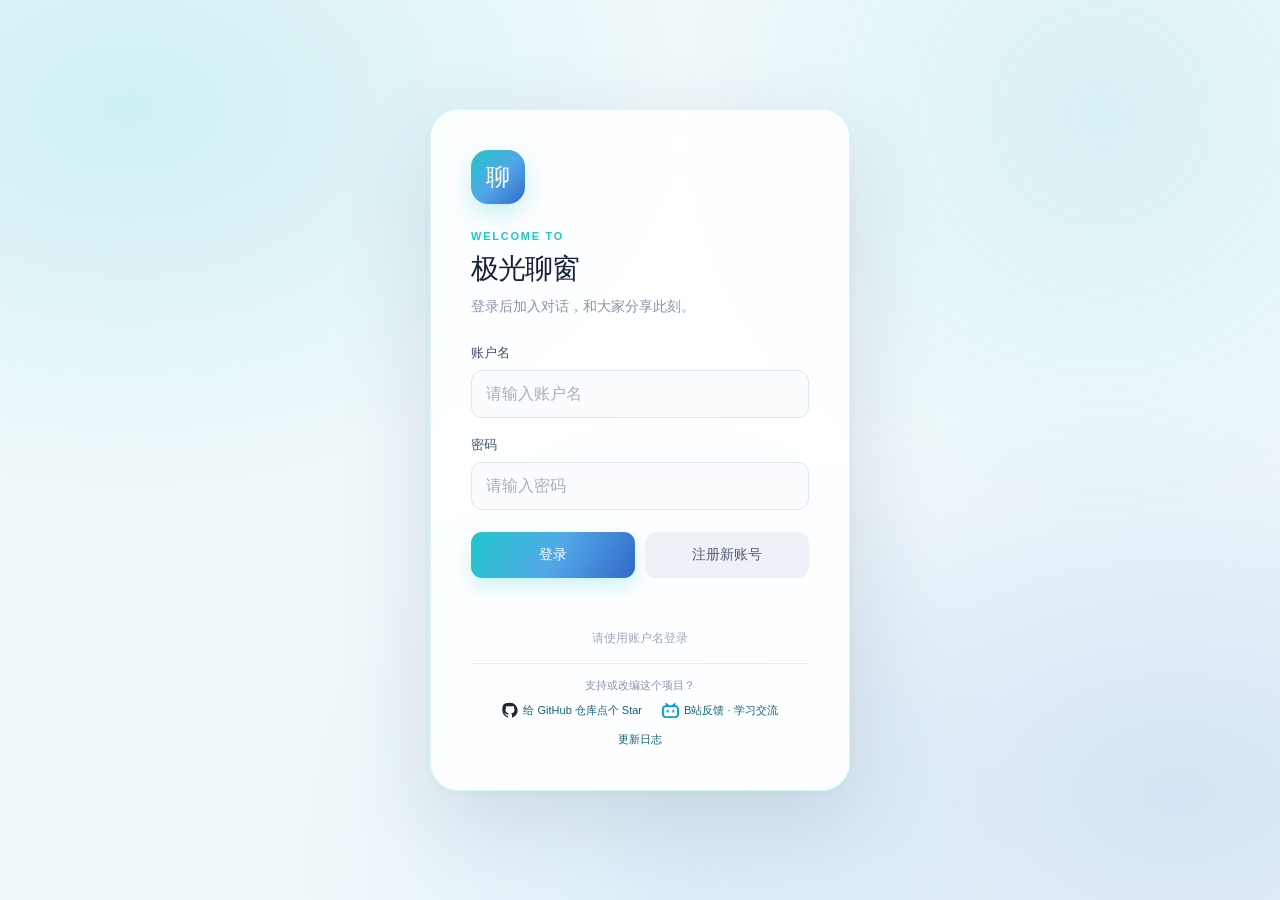
==== index.html @ 56a8e4e6 "Add files via upload" ====
<!DOCTYPE html>
<html lang="zh-CN" data-theme="day" data-accent="aurora">
<head>
  <meta charset="UTF-8">
  <meta name="viewport" content="width=device-width, initial-scale=1.0">
  <meta name="theme-color" content="#f4f7fb">
  <title>极光聊窗</title>
  <link rel="icon" type="image/png" href="kamshion.png">
  <link rel="stylesheet" href="style.css">
</head>
<body>
  <main class="app-shell">
    <section id="auth-panel" aria-labelledby="auth-title">
      <div class="brand-mark" aria-hidden="true">聊</div>
      <p class="eyebrow">WELCOME TO</p>
      <h1 id="auth-title">极光聊窗</h1>
      <p class="auth-description">登录后加入对话，和大家分享此刻。</p>

      <form id="auth-form">
        <label for="account">账户名</label>
        <input type="text" id="account" placeholder="请输入账户名" maxlength="30" pattern="[A-Za-z0-9_$]+" title="账户名只能包含大小写英文字母、数字、下划线和美元符号（$）" autocomplete="username" required>
        <label for="password">密码</label>
        <input type="password" id="password" placeholder="请输入密码" autocomplete="current-password" required>
        <div class="btn-group">
          <button type="submit" class="primary-btn" data-auth-action="login">登录</button>
          <button type="button" class="secondary-btn" id="show-register-btn">注册新账号</button>
        </div>
        <p id="auth-msg" role="status" aria-live="polite"></p>
      </form>
      <p class="auth-footnote">请使用账户名登录</p>
      <footer class="project-support">
        <span>支持或改编这个项目？</span>
        <span class="project-support-links">
          <a href="https://github.com/KAMSHION/chat" target="_blank" rel="noopener noreferrer">
            <svg class="support-icon github-icon" aria-hidden="true" focusable="false" viewBox="0 0 24 24"><path d="M10.226 17.284c-2.965-.36-5.054-2.493-5.054-5.256 0-1.123.404-2.336 1.078-3.144-.292-.741-.247-2.314.09-2.965.898-.112 2.111.36 2.83 1.01.853-.269 1.752-.404 2.853-.404 1.1 0 1.999.135 2.807.382.696-.629 1.932-1.1 2.83-.988.315.606.36 2.179.067 2.942.72.854 1.101 2 1.101 3.167 0 2.763-2.089 4.852-5.098 5.234.763.494 1.28 1.572 1.28 2.807v2.336c0 .674.561 1.056 1.235.786 4.066-1.55 7.255-5.615 7.255-10.646C23.5 6.188 18.334 1 11.978 1 .5 1 .5 6.188.5 12.545c0 4.986 3.167 9.12 7.435 10.669.606.225 1.19-.18 1.19-.786V20.63a2.9 2.9 0 0 1-1.078.224c-1.483 0-2.359-.808-2.987-2.313-.247-.607-.517-.966-1.034-1.033-.27-.023-.359-.135-.359-.27 0-.27.45-.471.898-.471.652 0 1.213.404 1.797 1.235.45.651.921.943 1.483.943.561 0 .92-.202 1.437-.719.382-.381.674-.718.944-.943"></path></svg>
            <span>给 GitHub 仓库点个 Star</span>
          </a>
          <a href="https://space.bilibili.com/3546907207011146" target="_blank" rel="noopener noreferrer">
            <svg class="support-icon bilibili-icon" aria-hidden="true" focusable="false" viewBox="0 0 18 18"><path fill-rule="evenodd" clip-rule="evenodd" d="M3.73252 2.67094C3.33229 2.28484 3.33229 1.64373 3.73252 1.25764C4.11291 0.890684 4.71552 0.890684 5.09591 1.25764L7.21723 3.30403C7.27749 3.36218 7.32869 3.4261 7.37081 3.49407H10.5789C10.6211 3.4261 10.6723 3.36218 10.7325 3.30403L12.8538 1.25764C13.2342 0.890684 13.8368 0.890684 14.2172 1.25764C14.6175 1.64373 14.6175 2.28484 14.2172 2.67094L13.364 3.49407H14C16.2091 3.49407 18 5.28493 18 7.49407V12.9996C18 15.2087 16.2091 16.9996 14 16.9996H4C1.79086 16.9996 0 15.2087 0 12.9996V7.49406C0 5.28492 1.79086 3.49407 4 3.49407H4.58579L3.73252 2.67094ZM4 5.42343C2.89543 5.42343 2 6.31886 2 7.42343V13.0702C2 14.1748 2.89543 15.0702 4 15.0702H14C15.1046 15.0702 16 14.1748 16 13.0702V7.42343C16 6.31886 15.1046 5.42343 14 5.42343H4ZM5 9.31747C5 8.76519 5.44772 8.31747 6 8.31747C6.55228 8.31747 7 8.76519 7 9.31747V10.2115C7 10.7638 6.55228 11.2115 6 11.2115C5.44772 11.2115 5 10.7638 5 10.2115V9.31747ZM12 8.31747C11.4477 8.31747 11 8.76519 11 9.31747V10.2115C11 10.7638 11.4477 11.2115 12 11.2115C12.5523 11.2115 13 10.7638 13 10.2115V9.31747Z"></path></svg>
            <span>B站反馈 · 学习交流</span>
          </a>
          <a href="changelog/index.html"><span>更新日志</span></a>
        </span>
      </footer>
    </section>

    <section id="register-panel" aria-labelledby="register-title" hidden>
      <div class="brand-mark" aria-hidden="true">聊</div>
      <p class="eyebrow">CREATE ACCOUNT</p>
      <h1 id="register-title">创建账号</h1>
      <p class="auth-description">设置登录账户名和聊天室显示名称。</p>

      <form id="register-form">
        <label for="register-account">账户名（唯一）</label>
        <input type="text" id="register-account" placeholder="用于登录，不能与他人重复" maxlength="30" pattern="[A-Za-z0-9_$]+" title="账户名只能包含大小写英文字母、数字、下划线和美元符号（$）" autocomplete="username" required>
        <label for="display-name">用户名（对外展示）</label>
        <input type="text" id="display-name" placeholder="其他成员看到的名称" autocomplete="nickname" required>
        <label for="register-password">密码</label>
        <input type="password" id="register-password" placeholder="请输入密码" autocomplete="new-password" required>
        <label for="confirm-password">确认密码</label>
        <input type="password" id="confirm-password" placeholder="请再次输入密码" autocomplete="new-password" required>
        <div class="btn-group">
          <button type="button" class="secondary-btn" id="back-to-login-btn">返回登录</button>
          <button type="submit" class="primary-btn" id="confirm-register-btn">确认注册</button>
        </div>
        <p id="register-msg" role="status" aria-live="polite"></p>
      </form>
      <footer class="project-support">
        支持或改编这个项目？<a href="https://github.com/KAMSHION/chat" target="_blank" rel="noopener noreferrer">给 GitHub 仓库点个 Star</a>
        <a href="changelog/index.html"><span>更新日志</span></a>
      </footer>
    </section>

    <section id="chat-panel" aria-label="极光聊窗" style="display: none;">
      <aside id="workspace-sidebar" aria-label="主导航">
        <div class="sidebar-profile">
          <div id="my-button-avatar" class="sidebar-avatar" aria-hidden="true"></div>
          <div class="sidebar-profile-copy">
            <strong id="my-button-name"></strong>
            <span id="sidebar-account-name"></span>
          </div>
        </div>
        <nav class="sidebar-navigation" aria-label="工作区">
          <button id="chat-view-btn" class="sidebar-nav-item active" type="button" data-workspace-view="chat" aria-current="page">
            <span class="sidebar-nav-icon" aria-hidden="true">✦</span><span>极光 · 聊窗</span>
          </button>
          <button id="account-view-btn" class="sidebar-nav-item" type="button" data-workspace-view="account">
            <span class="sidebar-nav-icon" aria-hidden="true">▣</span><span>账户 · 安全</span>
          </button>
          <button id="appearance-view-btn" class="sidebar-nav-item" type="button" data-workspace-view="appearance">
            <span class="sidebar-nav-icon" aria-hidden="true">◐</span><span>外观 · 设置</span>
          </button>
        </nav>
        <section id="sidebar-ai-section" class="sidebar-ai" aria-label="AI助手">
          <button id="ai-view-btn" class="sidebar-nav-item" type="button" data-workspace-view="ai">
            <span class="sidebar-nav-icon" aria-hidden="true">✧</span><span>星火 · AI</span>
          </button>
        </section>
        <section id="sidebar-admin-section" class="sidebar-admin" aria-labelledby="sidebar-admin-title" hidden>
          <h2 id="sidebar-admin-title">管理员</h2>
          <button id="members-btn" class="sidebar-nav-item" type="button">
            <span class="sidebar-nav-icon" aria-hidden="true">⊘</span><span>禁言用户</span>
          </button>
          <button id="report-inbox-btn" class="sidebar-nav-item" type="button" aria-label="举报审核邮件" hidden>
            <span class="sidebar-nav-icon" aria-hidden="true">▤</span><span>待处理举报</span>
          </button>
        </section>
        <button id="my-logout-btn" class="sidebar-logout" type="button">
          <span aria-hidden="true">↪</span><span>登出</span>
        </button>
      </aside>

      <div id="workspace-main">
        <section id="chat-view" class="workspace-view chat-workspace-view" aria-label="极光聊窗">
          <header id="header">
            <div class="chat-heading">
              <div class="brand-mark small" aria-hidden="true">极</div>
              <div>
                <h1>极光 · 聊窗</h1>
                <p>
                  <span class="status-dot"></span><span id="connection-status">正在连接...</span>
                  <span class="online-count">· <span id="online-count">0</span> 人在线</span>
                </p>
              </div>
            </div>
            <div class="header-actions">
              <button id="chat-members-btn" type="button">成员</button>
            </div>
          </header>
          <div id="messages" aria-live="polite" aria-label="聊天消息">
            <div class="empty-state" id="empty-state">
              <span class="empty-icon" aria-hidden="true">✦</span>
              <strong>这里暂时还没有消息</strong>
              <span>发送第一条消息，开启对话吧。</span>
            </div>
          </div>
          <div id="message-context-menu" class="message-context-menu" role="menu" hidden>
            <button id="quote-message-btn" type="button" role="menuitem">引用</button>
            <button id="report-message-btn" type="button" role="menuitem">举报</button>
          </div>
          <form id="message-form">
            <div id="input-area">
              <button id="mention-toggle" class="mention-toggle" type="button" aria-label="提及用户" title="提及用户">
                <svg viewBox="0 0 24 24" aria-hidden="true" focusable="false"><path d="M16.5 8.5v5a2.5 2.5 0 0 0 5 0v-2a9.5 9.5 0 1 0-3.1 7.05"/><circle cx="11" cy="12" r="4.5"/><path d="M15.5 12v1.5"/></svg>
              </button>
              <div class="composer">
                <div id="mention-picker" class="mention-picker" role="listbox" aria-label="提及用户" hidden></div>
                <div id="reply-preview" class="reply-preview" hidden>
                  <div class="reply-preview-content">
                    <span id="reply-preview-label">引用</span>
                    <span id="reply-preview-text"></span>
                  </div>
                  <button id="reply-cancel-btn" type="button" aria-label="取消引用">×</button>
                </div>
                <textarea id="msg-input" placeholder="说点什么吧..." maxlength="300" aria-label="输入消息" aria-controls="mention-picker" aria-autocomplete="list" aria-expanded="false"></textarea>
                <div class="composer-footer">
                  <span>Enter 发送 · Shift + Enter 换行</span>
                  <span id="char-count">0 / 300</span>
                </div>
              </div>
              <button id="send-btn" type="submit" aria-label="发送消息">
                <span>发送</span><span aria-hidden="true">↑</span>
              </button>
            </div>
          </form>
        </section>

        <section id="ai-view" class="workspace-view ai-workspace-view" aria-labelledby="ai-view-title" hidden>
          <header class="ai-workspace-header">
            <div class="workspace-page-header">
              <p class="workspace-eyebrow">SPARK AI</p>
              <h1 id="ai-view-title">星火 · AI</h1>
              <p>与讯飞星火模型对话。你发送的内容会传给讯飞星火处理。</p>
            </div>
            <div class="ai-workspace-actions">
              <span class="ai-model-badge"><span aria-hidden="true">✦</span> 讯飞星火 · spark-x2.5-1.7b</span>
              <button id="ai-chat-clear-btn" class="secondary-btn" type="button">新建对话</button>
            </div>
          </header>
          <div class="ai-chat-card">
            <div id="ai-chat-messages" class="ai-chat-messages" aria-live="polite" aria-label="AI对话"></div>
            <p id="ai-chat-status" class="ai-chat-status" role="status" aria-live="polite"></p>
            <form id="ai-chat-form" class="ai-chat-form">
              <label class="sr-only" for="ai-chat-input">输入问题</label>
              <textarea id="ai-chat-input" maxlength="4000" rows="3" placeholder="输入问题，Enter 发送，Shift + Enter 换行"></textarea>
              <div class="ai-chat-form-footer">
                <span>对话仅保存在当前页面；刷新或登出后会清空。</span>
                <button id="ai-chat-submit-btn" class="primary-btn" type="submit">发送</button>
              </div>
            </form>
          </div>
        </section>

        <section id="account-view" class="workspace-view settings-workspace-view" aria-labelledby="account-view-title" hidden>
          <header class="workspace-page-header">
            <p class="workspace-eyebrow">PROFILE &amp; SECURITY</p>
            <h1 id="account-view-title">账户 · 安全</h1>
            <p>管理你的头像、昵称与登录安全。</p>
          </header>
          <div class="settings-card">
            <div class="my-profile">
              <div class="my-profile-identity">
                <button id="my-profile-avatar" class="my-profile-avatar" type="button" aria-label="点击更改头像">
                  <span id="my-profile-avatar-image" class="my-profile-avatar-image"></span>
                  <span class="my-profile-avatar-edit" aria-hidden="true">
                    <svg viewBox="0 0 24 24" focusable="false"><path d="M12 20h9"/><path d="M16.5 3.5a2.12 2.12 0 0 1 3 3L8 18l-4 1 1-4Z"/></svg>
                  </span>
                </button>
                <div class="my-profile-details">
                  <div class="my-profile-name-row">
                    <strong id="my-profile-name"></strong>
                    <button id="my-name-edit-btn" class="icon-button" type="button" aria-label="更改用户名">
                      <svg viewBox="0 0 24 24" aria-hidden="true"><path d="M12 20h9"/><path d="M16.5 3.5a2.12 2.12 0 0 1 3 3L8 18l-4 1 1-4Z"/></svg>
                    </button>
                  </div>
                  <div class="my-profile-role-row"><span id="my-profile-role" class="role-badges"></span></div>
                  <p class="my-account-line">账户名：<span id="my-account"></span></p>
                </div>
              </div>
              <input type="file" id="avatar-input" accept="image/*" aria-label="选择头像" hidden onchange="uploadAvatar(this)">
              <form id="my-name-edit-form" class="my-name-edit-form" hidden>
                <label for="my-name-input">新用户名</label>
                <input id="my-name-input" type="text" autocomplete="nickname" required>
                <p id="my-name-msg" role="status" aria-live="polite"></p>
                <div class="btn-group">
                  <button id="my-name-cancel-btn" type="button" class="secondary-btn">取消</button>
                  <button id="my-name-save-btn" type="submit" class="primary-btn">保存</button>
                </div>
              </form>
              <div class="my-profile-actions">
                <button id="change-password-btn" class="secondary-btn" type="button">修改密码</button>
              </div>
            </div>
          </div>
        </section>

        <section id="appearance-view" class="workspace-view settings-workspace-view" aria-labelledby="appearance-view-title" hidden>
          <header class="workspace-page-header">
            <p class="workspace-eyebrow">APPEARANCE</p>
            <h1 id="appearance-view-title">外观 · 设置</h1>
            <p>调整语言与聊天室的显示主题。</p>
          </header>
          <div class="settings-card appearance-settings">
            <section class="appearance-setting-group" aria-labelledby="theme-setting-title">
              <div>
                <h2 id="theme-setting-title">主题切换</h2>
                <p>在明亮与黑暗界面间切换。</p>
              </div>
              <div class="theme-choice-group" role="group" aria-label="主题切换">
                <button class="theme-choice" type="button" data-theme-choice="night" aria-pressed="false">黑暗界面</button>
                <button class="theme-choice" type="button" data-theme-choice="day" aria-pressed="true">明亮界面</button>
              </div>
            </section>
            <section class="appearance-setting-group accent-setting-group" aria-labelledby="accent-setting-title">
              <div>
                <h2 id="accent-setting-title">主题配色</h2>
                <p>四种主题均支持明亮与黑暗界面。</p>
              </div>
              <div class="accent-choice-group" role="group" aria-label="主题配色">
                <button class="accent-choice" type="button" data-accent-choice="aurora" aria-pressed="true" aria-label="绚彩极光 · 青蓝星海" title="绚彩极光 · 青蓝星海"><span class="accent-choice-swatch" aria-hidden="true"></span><span>绚彩极光 · 青蓝星海</span></button>
                <button class="accent-choice" type="button" data-accent-choice="deepsea" aria-pressed="false" aria-label="深蓝幽紫 · 幻海之境" title="深蓝幽紫 · 幻海之境"><span class="accent-choice-swatch" aria-hidden="true"></span><span>深蓝幽紫 · 幻海之境</span></button>
                <button class="accent-choice" type="button" data-accent-choice="sunset" aria-pressed="false" aria-label="橙霞入暮 · 藏蓝沉星" title="橙霞入暮 · 藏蓝沉星"><span class="accent-choice-swatch" aria-hidden="true"></span><span>橙霞入暮 · 藏蓝沉星</span></button>
                <button class="accent-choice" type="button" data-accent-choice="miku" aria-pressed="false" aria-label="初音青绿 · 蔚蓝天依" title="初音青绿 · 蔚蓝天依"><span class="accent-choice-swatch" aria-hidden="true"></span><span>初音青绿 · 蔚蓝天依</span></button>
              </div>
            </section>
            <section class="appearance-setting-group" aria-labelledby="language-setting-title">
              <div>
                <h2 id="language-setting-title">语言</h2>
                <p>更改界面显示语言。</p>
              </div>
              <button id="language-toggle" class="language-toggle" type="button" aria-label="选择语言" aria-haspopup="dialog" aria-controls="language-dialog">
                <span id="current-language-label">简体中文</span>
                <span aria-hidden="true">⌄</span>
              </button>
            </section>
          </div>
        </section>
      </div>
    </section>

    <dialog id="members-dialog" aria-labelledby="members-title">
      <div class="members-dialog-header">
        <div>
          <h2 id="members-title">极光聊窗成员</h2>
          <p id="members-count">正在加载...</p>
        </div>
        <button id="members-close" type="button" aria-label="关闭成员列表">×</button>
      </div>
      <div id="members-list" aria-live="polite"></div>
    </dialog>

    <dialog id="language-dialog" aria-labelledby="language-dialog-title">
      <div class="members-dialog-header">
        <div>
          <h2 id="language-dialog-title">选择语言</h2>
        </div>
        <button id="language-dialog-close" type="button" aria-label="关闭">×</button>
      </div>
      <div id="language-picker" class="language-picker" role="group" aria-label="选择语言">
        <button type="button" data-language="zh-CN" lang="zh-CN">简体中文</button>
        <button type="button" data-language="en" lang="en">English</button>
        <button type="button" data-language="ja" lang="ja">日本語</button>
        <button type="button" data-language="zh-TW" lang="zh-TW">繁體中文</button>
      </div>
    </dialog>

    <dialog id="change-password-dialog" aria-labelledby="change-password-title">
      <div class="members-dialog-header">
        <div>
          <h2 id="change-password-title">修改密码</h2>
          <p>请先验证当前密码</p>
        </div>
        <button id="change-password-close" type="button" aria-label="关闭">×</button>
      </div>
      <form id="change-password-form" class="username-form">
        <label for="current-password">当前密码</label>
        <input id="current-password" type="password" autocomplete="current-password" required>
        <label for="new-password">新密码</label>
        <input id="new-password" type="password" maxlength="128" autocomplete="new-password" required>
        <label for="confirm-new-password">确认新密码</label>
        <input id="confirm-new-password" type="password" maxlength="128" autocomplete="new-password" required>
        <p id="change-password-msg" role="status" aria-live="polite"></p>
        <div class="btn-group">
          <button id="change-password-cancel" type="button" class="secondary-btn">取消</button>
          <button id="change-password-submit" type="submit" class="primary-btn">确认修改</button>
        </div>
      </form>
    </dialog>

    <dialog id="user-info-dialog" aria-labelledby="user-info-title">
      <div class="members-dialog-header">
        <div>
          <h2 id="user-info-title">用户信息</h2>
          <p id="user-info-description"></p>
        </div>
        <button id="user-info-close" type="button" aria-label="关闭">×</button>
      </div>
      <div class="my-profile">
        <div id="user-info-avatar" class="my-profile-avatar user-profile-avatar">
          <span id="user-info-avatar-image" class="my-profile-avatar-image"></span>
        </div>
        <div class="my-profile-name-row">
          <strong id="user-info-name"></strong>
          <span id="user-info-role" class="role-badges"></span>
        </div>
        <p class="my-account-line">账户名：<span id="user-info-account"></span></p>
      </div>
    </dialog>

    <dialog id="report-dialog" aria-labelledby="report-dialog-title">
      <div class="members-dialog-header">
        <div><h2 id="report-dialog-title">举报用户</h2></div>
        <button id="report-dialog-close" type="button" aria-label="关闭">×</button>
      </div>
      <div class="report-dialog-content">
        <button id="manual-report-option" class="report-choice" type="button">
          <strong>人工审核</strong>
          <span>选择一位管理或超管进行审核</span>
        </button>
        <button id="ai-report-option" class="report-choice" type="button">
          <strong>AI智能处理</strong>
          <span>使用第三方 AI 内容审核接口</span>
        </button>
        <p id="report-dialog-status" class="report-status" role="status" aria-live="polite"></p>
      </div>
    </dialog>

    <dialog id="reviewer-dialog" aria-labelledby="reviewer-dialog-title">
      <div class="members-dialog-header">
        <div><h2 id="reviewer-dialog-title">选择审核员</h2></div>
        <button id="reviewer-dialog-close" type="button" aria-label="关闭">×</button>
      </div>
      <div id="reviewer-list" class="reviewer-list" aria-label="选择审核员"></div>
      <p id="reviewer-status" class="report-status" role="status" aria-live="polite"></p>
      <div class="report-dialog-actions">
        <button id="reviewer-cancel-btn" class="secondary-btn" type="button">取消</button>
      </div>
    </dialog>

    <dialog id="submit-report-dialog" aria-labelledby="submit-report-title">
      <div class="members-dialog-header">
        <div>
          <h2 id="submit-report-title">提交举报</h2>
          <p id="submit-report-reviewer"></p>
        </div>
        <button id="submit-report-close" type="button" aria-label="关闭">×</button>
      </div>
      <form id="submit-report-form" class="username-form">
        <label for="report-reason">举报理由</label>
        <textarea id="report-reason" maxlength="500" rows="4" required></textarea>
        <p id="submit-report-status" role="status" aria-live="polite"></p>
        <div class="btn-group">
          <button id="submit-report-cancel-btn" class="secondary-btn" type="button">取消</button>
          <button id="submit-report-submit-btn" class="primary-btn" type="submit">提交</button>
        </div>
      </form>
    </dialog>

    <dialog id="ai-review-dialog" aria-labelledby="ai-review-title">
      <div class="members-dialog-header">
        <div>
          <h2 id="ai-review-title">AI智能处理</h2>
          <p>提交后，所选消息内容会发送至对应的第三方审核接口。</p>
        </div>
        <button id="ai-review-close" type="button" aria-label="关闭">×</button>
      </div>
      <div class="ai-service-source">
        <span>API服务来源：</span>
        <a href="https://apizero.cn" target="_blank" rel="noopener noreferrer" aria-label="极数本源 API 服务（在新窗口打开）">
          <svg viewBox="0 0 708.23 230.85" xmlns="http://www.w3.org/2000/svg" role="img" aria-label="极数本源">
            <g>
              <path d="M206.63,103.08L188.14,123.74L171.7,142.11L165.33,149.24L160.11,155.07L139.35,178.27L133.19,185.15L113.89,185.15L108.02,178.11L98.39,166.56L88.79,155.07L83.93,149.24L83.28,148.46L88.98,142.11L120.27,142.11L114.53,148.53L113.89,149.24L115.12,149.24L119.99,155.07L128.63,155.07L133.85,149.24L140.23,142.11L156.67,123.74L105.41,123.74L123.89,103.08L206.63,103.08Z" fill="#499cd8"></path>
              <path d="M206.47,68.08L187.99,88.74L136.72,88.74L155.21,68.08L206.47,68.08Z" fill="#499cd8"></path>
              <path d="M165.52,34.88L147.03,55.55L135.82,68.08L117.33,88.74L104.49,103.08L90.06,119.21L86.01,123.74L73.92,137.25L58.73,119.05L39.89,96.46L18.31,70.6L49.51,70.6L56.03,78.42L74.88,101.01L102.09,70.6L104.34,68.08L115.56,55.55L76.49,55.55L94.99,34.88L165.52,34.88Z" fill="#499cd8"></path>
            </g>
            <g transform="translate(0, -10.5)" fill="none" stroke="currentColor" stroke-width="13" stroke-linecap="round" stroke-linejoin="round" stroke-miterlimit="10">
              <path d="M223.65,86.47L265.74,86.47"></path>
              <path d="M251.69,68.08L251.69,173.15"></path>
              <path d="M266.2,103.29h0c-20.13,0-36.46,16.32-36.46,36.46v33.58"></path>
              <path d="M268.84,74.74h47.88l-12.43,32.54h19.49c0,23.04-11.4,44.58-30.46,57.53l-12.52,8.51"></path>
              <path d="M516.5,67.18L516.5,173.96"></path>
              <path d="M280.81,78.41v16.43c0,26.82-5.11,53.4-15.06,78.31h0"></path>
              <path d="M280.81,116.83L327.01,172.68"></path>
              <path d="M345.05,92.47L396.78,92.47"></path>
              <path d="M408.3,68.08L408.3,88.74L449.5,88.74"></path>
              <path d="M439.31,92.47v7.19c0,28.2-12.43,54.96-33.98,73.14h0"></path>
              <path d="M370.91,67.83L370.91,117.57"></path>
              <path d="M345.05,76.07L362.33,76.07"></path>
              <path d="M345.05,108.86L362.33,108.86"></path>
              <path d="M378.98,76.07L396.26,76.07"></path>
              <path d="M378.98,108.86L396.26,108.86"></path>
              <path d="M351.69,119.03v22.86c0,12.58,10.2,22.78,22.78,22.78h22.31"></path>
              <path d="M341.5,128.63h36.79c4.88,0,8.83,3.95,8.83,8.83v36.95"></path>
              <path d="M408.3,97.34h0c0,20.3,7.25,39.93,20.45,55.36l17.65,20.63"></path>
              <path d="M466.45,88.2L566.56,88.2"></path>
              <path d="M498.78,91.68v6.68c0,23.68-13.86,45.16-35.43,54.92h0"></path>
              <path d="M534.18,92.48v7.68c0,23.68,13.86,45.16,35.43,54.92h0"></path>
              <path d="M487.71,148.29L545.3,148.29"></path>
              <path d="M577.2,76.07L606,76.07"></path>
              <path d="M577.2,94.24h23.48v26.99c0,17.81-4.01,35.4-11.74,51.45h0"></path>
              <path d="M685.43,74.74h-67.02v56c0,14.79-3.65,29.36-10.63,42.4h0"></path>
              <path d="M633.91,91.74h41.2v22.55c0,6.18-5.02,11.19-11.19,11.19h-30.01v-33.74h0Z"></path>
              <path d="M661.38,127.27v28.77c0,7.33-5.95,13.28-13.28,13.28h-.91c-7.33,0-13.28-5.95-13.28-13.28h0c0-7.33,5.95-13.28,13.28-13.28h0c10.3,0,19.97,4.96,25.98,13.32l8.71,12.12"></path>
              <path d="M639.45,108.61L674.01,108.61"></path>
              <path d="M654.51,78.41L648.53,88.74"></path>
            </g>
          </svg>
        </a>
      </div>
      <div class="ai-review-options" role="radiogroup" aria-label="选择AI审核接口">
        <label class="ai-review-option">
          <input type="radio" name="ai-review-provider" value="content-moderation">
          <span><strong>AI审核</strong><small>接口1</small></span>
        </label>
        <label class="ai-review-option">
          <input type="radio" name="ai-review-provider" value="text-censor">
          <span><strong>AI审核</strong><small>接口2</small></span>
        </label>
      </div>
      <p id="ai-review-status" class="report-status" role="status" aria-live="polite"></p>
      <div class="report-dialog-actions">
        <button id="ai-review-cancel-btn" class="secondary-btn" type="button">取消</button>
        <button id="ai-review-submit-btn" class="primary-btn" type="button">提交</button>
      </div>
    </dialog>

    <dialog id="ai-result-dialog" aria-labelledby="ai-result-title">
      <div class="members-dialog-header">
        <div><h2 id="ai-result-title">AI审核结果</h2></div>
        <button id="ai-result-close" type="button" aria-label="关闭">×</button>
      </div>
      <div id="ai-result-content" class="ai-result-content"></div>
      <div class="report-dialog-actions">
        <button id="ai-result-done-btn" class="primary-btn" type="button">完成</button>
      </div>
    </dialog>

    <dialog id="report-inbox-dialog" aria-labelledby="report-inbox-title">
      <div class="members-dialog-header">
        <div>
          <h2 id="report-inbox-title">举报审核邮件</h2>
          <p id="report-inbox-count">待审核</p>
        </div>
        <button id="report-inbox-close" type="button" aria-label="关闭">×</button>
      </div>
      <div id="report-inbox-list" class="report-inbox-list" aria-live="polite"></div>
    </dialog>

    <dialog id="report-violation-dialog" aria-labelledby="report-violation-title">
      <div class="members-dialog-header">
        <div><h2 id="report-violation-title">确认违规审核</h2></div>
        <button id="report-violation-close" type="button" aria-label="关闭">×</button>
      </div>
      <form id="report-violation-form" class="username-form">
        <label for="report-violation-content">违规内容</label>
        <textarea id="report-violation-content" maxlength="500" rows="4" placeholder="请填写确认的违规内容" required></textarea>
        <p id="report-violation-status" role="status" aria-live="polite"></p>
        <div class="btn-group">
          <button id="report-violation-cancel" class="secondary-btn" type="button">取消</button>
          <button id="report-violation-submit" class="primary-btn" type="submit">确认</button>
        </div>
      </form>
    </dialog>

    <dialog id="mute-dialog" aria-labelledby="mute-title">
      <div class="members-dialog-header">
        <div>
          <h2 id="mute-title">将用户禁言</h2>
          <p>设置禁言时长，单位为分钟</p>
        </div>
        <button id="mute-dialog-close" type="button" aria-label="关闭">×</button>
      </div>
      <form id="mute-form" class="username-form">
        <label id="mute-duration-label" for="mute-duration">禁言用户，时长（min）</label>
        <input id="mute-duration" type="number" min="1" step="1" placeholder="输入分钟数（min）" required>
        <label for="mute-reason">理由</label>
        <textarea id="mute-reason" maxlength="200" rows="3" placeholder="请填写禁言理由" required></textarea>
        <p id="mute-msg" role="status" aria-live="polite"></p>
        <div class="btn-group">
          <button id="mute-cancel-btn" type="button" class="secondary-btn">取消</button>
          <button id="mute-confirm-btn" type="submit" class="primary-btn">确认</button>
        </div>
      </form>
    </dialog>

    <dialog id="unmute-dialog" aria-labelledby="unmute-title">
      <div class="members-dialog-header">
        <div>
          <h2 id="unmute-title">解除禁言</h2>
          <p id="unmute-description">确认解除该成员的禁言吗？</p>
        </div>
        <button id="unmute-dialog-close" type="button" aria-label="关闭">×</button>
      </div>
      <div class="username-form">
        <p id="unmute-msg" role="status" aria-live="polite"></p>
        <div class="btn-group">
          <button id="unmute-cancel-btn" type="button" class="secondary-btn">取消</button>
          <button id="unmute-confirm-btn" type="button" class="primary-btn">确认</button>
        </div>
      </div>
    </dialog>
  </main>
  <script type="module">
    import { countDisplayWidth } from './display-width.mjs';
    window.countDisplayWidth = countDisplayWidth;
  </script>
  <script src="app.js"></script>
</body>
</html>
---- style.css ----
* {
  box-sizing: border-box;
}

:root {
  color: #192338;
  font-family: Inter, "PingFang SC", "Microsoft YaHei", sans-serif;
  font-synthesis: none;
  text-rendering: optimizeLegibility;
  --blue: #526de5;
  --blue-dark: #4059ca;
  --muted: #8992a5;
}

body {
  min-width: 320px;
  min-height: 100vh;
  margin: 0;
  padding: 32px 20px;
  display: grid;
  place-items: center;
  background:
    radial-gradient(ellipse at 12% 10%, rgba(142, 164, 255, .2), transparent 32%),
    radial-gradient(ellipse at 90% 90%, rgba(112, 197, 205, .16), transparent 35%),
    #f4f7fb;
}

button,
input,
textarea {
  font: inherit;
}

button {
  cursor: pointer;
}

button:focus-visible,
input:focus-visible,
textarea:focus-visible {
  outline: 3px solid rgba(82, 109, 229, .26);
  outline-offset: 2px;
}

.app-shell {
  width: min(100%, 1200px);
}

.project-support {
  margin-top: 16px;
  padding-top: 13px;
  display: flex;
  flex-wrap: wrap;
  align-items: center;
  justify-content: center;
  gap: 5px 8px;
  border-top: 1px solid rgba(226, 231, 241, .75);
  color: #8992a5;
  font-size: 11px;
  line-height: 1.5;
  text-align: center;
}

.project-support-links {
  display: inline-flex;
  flex-wrap: wrap;
  align-items: center;
  justify-content: center;
  gap: 6px;
}

.project-support a {
  display: inline-flex;
  align-items: center;
  gap: 5px;
  padding: 3px 7px;
  border-radius: 7px;
  color: #526de5;
  font-weight: 500;
  text-decoration: none;
  transition: color .15s, background .15s, border-color .15s;
}

.project-support .support-icon {
  width: 16px;
  height: 16px;
  flex: 0 0 16px;
  fill: currentColor;
}

.project-support .github-icon {
  color: #24292f;
}

.project-support .bilibili-icon {
  width: 17px;
  height: 17px;
  flex-basis: 17px;
  color: #00a1d6;
}

.project-support a:hover {
  color: #4059ca;
  text-decoration: none;
  background: rgba(82, 109, 229, .08);
}

.project-support a:focus-visible {
  outline: 2px solid var(--blue);
  outline-offset: 2px;
}

#auth-panel,
#register-panel {
  position: relative;
  width: min(100%, 420px);
  margin: 0 auto;
  padding: 40px;
  border: 1px solid rgba(226, 231, 241, .9);
  border-radius: 24px;
  background: rgba(255, 255, 255, .94);
  box-shadow: 0 24px 70px rgba(45, 62, 106, .12);
}

.brand-mark {
  width: 54px;
  height: 54px;
  display: grid;
  place-items: center;
  border-radius: 17px;
  color: #fff;
  background: linear-gradient(145deg, #7189f6, #526de5);
  box-shadow: 0 8px 18px rgba(82, 109, 229, .25);
  font-size: 24px;
  font-weight: 700;
}

.user-profile-avatar {
  cursor: default;
}

.eyebrow {
  margin: 26px 0 8px;
  color: var(--blue);
  font-size: 11px;
  font-weight: 700;
  letter-spacing: .16em;
}

#auth-panel h1,
#register-panel h1 {
  margin: 0;
  font-size: 28px;
  letter-spacing: -.04em;
}

.auth-description {
  margin: 10px 0 28px;
  color: var(--muted);
  font-size: 14px;
}

#auth-form,
#register-form {
  display: flex;
  flex-direction: column;
}

#auth-form label,
#register-form label {
  margin: 0 0 8px;
  color: #46516a;
  font-size: 13px;
  font-weight: 600;
}

#auth-form input,
#register-form input {
  width: 100%;
  height: 48px;
  margin-bottom: 18px;
  padding: 0 14px;
  border: 1px solid #e1e6ef;
  border-radius: 11px;
  color: #192338;
  background: #fbfcfe;
  transition: border-color .2s, box-shadow .2s;
}

#auth-form input:focus,
#register-form input:focus {
  border-color: #8a9af1;
  box-shadow: 0 0 0 3px rgba(82, 109, 229, .1);
  outline: none;
}

#auth-form input::placeholder,
#register-form input::placeholder,
#msg-input::placeholder {
  color: #a8afbd;
}

.btn-group {
  display: grid;
  grid-template-columns: 1fr 1fr;
  gap: 10px;
  margin-top: 4px;
}

.btn-group button {
  height: 46px;
  border: 0;
  border-radius: 11px;
  font-size: 14px;
  font-weight: 650;
  transition: transform .15s, background .15s, box-shadow .15s;
}

.btn-group button:hover,
#send-btn:hover,
#header button:hover {
  transform: translateY(-1px);
}

.primary-btn {
  color: #fff;
  background: var(--blue);
  box-shadow: 0 7px 15px rgba(82, 109, 229, .2);
}

.primary-btn:hover {
  background: var(--blue-dark);
}

.secondary-btn {
  color: #536078;
  background: #eef1f7;
}

.secondary-btn:hover {
  background: #e5e9f2;
}

#auth-msg {
  min-height: 20px;
  margin: 12px 0 0;
  color: #d04f5f;
  font-size: 13px;
  text-align: center;
}

#register-msg {
  min-height: 20px;
  margin: 12px 0 0;
  color: #d04f5f;
  font-size: 13px;
  text-align: center;
}

#auth-msg.success,
#register-msg.success {
  color: #27885f;
}

.auth-footnote {
  margin: 20px 0 0;
  color: #a0a8b7;
  font-size: 12px;
  text-align: center;
}

#chat-panel {
  width: 100%;
  height: min(900px, calc(100vh - 48px));
  min-height: 560px;
  overflow: hidden;
  display: flex;
  flex-direction: column;
  border: 1px solid rgba(226, 231, 241, .95);
  border-radius: 22px;
  background: #fff;
  box-shadow: 0 24px 70px rgba(45, 62, 106, .14);
}

#chat-panel.chat-panel-entering {
  animation: chat-panel-enter .48s cubic-bezier(.2, .75, .25, 1) both;
}

@keyframes chat-panel-enter {
  from {
    opacity: 0;
    transform: translateY(18px) scale(.975);
  }
  to {
    opacity: 1;
    transform: translateY(0) scale(1);
  }
}

#header {
  min-height: 82px;
  padding: 14px 22px;
  display: flex;
  align-items: center;
  justify-content: space-between;
  gap: 16px;
  border-bottom: 1px solid #edf0f5;
  background: rgba(255, 255, 255, .96);
}

.chat-heading,
.header-actions {
  display: flex;
  align-items: center;
}

.chat-heading {
  gap: 12px;
}

.brand-mark.small {
  width: 42px;
  height: 42px;
  border-radius: 14px;
  font-size: 19px;
}

.chat-heading h1 {
  margin: 0 0 4px;
  font-size: 16px;
  letter-spacing: -.02em;
}

.chat-heading p {
  margin: 0;
  color: var(--muted);
  font-size: 12px;
  font-weight: 400;
}

.online-count {
  margin-left: 5px;
  color: #68758b;
}

.status-dot {
  width: 7px;
  height: 7px;
  display: inline-block;
  margin: 0 6px 1px 0;
  border-radius: 50%;
  background: #44bd8a;
  box-shadow: 0 0 0 3px rgba(68, 189, 138, .12);
}

.status-dot.offline {
  background: #e09a55;
  box-shadow: 0 0 0 3px rgba(224, 154, 85, .12);
}

.header-actions {
  gap: 8px;
}

#header button {
  min-height: 36px;
  padding: 0 12px;
  border: 1px solid #e4e8f0;
  border-radius: 9px;
  color: #58647c;
  background: #fff;
  font-size: 12px;
  font-weight: 600;
  transition: transform .15s, background .15s;
}

#header button:hover {
  background: #f6f8fc;
}

#header .my-button {
  min-height: 0;
  padding: 0;
  display: flex;
  flex-direction: column;
  align-items: center;
  gap: 4px;
  border: 0;
  color: #58647c;
  background: transparent;
}

#header .my-button:hover {
  background: transparent;
}

.my-button-avatar {
  width: 42px;
  height: 42px;
  overflow: hidden;
  display: grid;
  place-items: center;
  border-radius: 13px;
  color: #5668c8;
  background: #e4e9ff;
  font-size: 16px;
  font-weight: 700;
}

.my-button-avatar img,
.my-profile-avatar-image img {
  width: 100%;
  height: 100%;
  object-fit: cover;
}

.my-button-name {
  max-width: 96px;
  overflow: hidden;
  font-size: 11px;
  line-height: 1.2;
  text-overflow: ellipsis;
  white-space: nowrap;
}

#members-dialog,
#my-dialog,
#language-dialog,
#user-info-dialog,
#report-dialog,
#reviewer-dialog,
#submit-report-dialog,
#ai-review-dialog,
#ai-result-dialog,
#report-inbox-dialog,
#mute-dialog,
#change-password-dialog,
#unmute-dialog {
  width: min(400px, calc(100% - 32px));
  max-height: min(600px, 80vh);
  padding: 0;
  overflow: hidden;
  border: 1px solid #e5e9f1;
  border-radius: 18px;
  color: #192338;
  background: #fff;
  box-shadow: 0 24px 70px rgba(45, 62, 106, .2);
}

#members-dialog {
  width: min(520px, calc(100% - 32px));
}

#reviewer-dialog,
#submit-report-dialog,
#ai-review-dialog {
  width: min(460px, calc(100% - 32px));
}

#report-inbox-dialog {
  width: min(640px, calc(100% - 32px));
}

#report-inbox-btn[hidden] {
  display: none;
}

#language-dialog {
  width: min(340px, calc(100% - 32px));
}

#members-dialog::backdrop,
#my-dialog::backdrop,
#language-dialog::backdrop,
#user-info-dialog::backdrop,
#report-dialog::backdrop,
#reviewer-dialog::backdrop,
#submit-report-dialog::backdrop,
#ai-review-dialog::backdrop,
#ai-result-dialog::backdrop,
#report-inbox-dialog::backdrop,
#mute-dialog::backdrop,
#change-password-dialog::backdrop,
#unmute-dialog::backdrop {
  background: rgba(28, 38, 61, .34);
  backdrop-filter: blur(3px);
}

.members-dialog-header {
  padding: 18px 20px;
  display: flex;
  align-items: center;
  justify-content: space-between;
  border-bottom: 1px solid #edf0f5;
}

.members-dialog-header h2 {
  margin: 0;
  font-size: 16px;
}

.members-dialog-header p {
  margin: 5px 0 0;
  color: var(--muted);
  font-size: 12px;
}

#members-dialog #members-close,
#my-dialog #my-dialog-close,
#language-dialog #language-dialog-close,
#user-info-dialog #user-info-close,
#report-dialog #report-dialog-close,
#reviewer-dialog #reviewer-dialog-close,
#submit-report-dialog #submit-report-close,
#ai-review-dialog #ai-review-close,
#ai-result-dialog #ai-result-close,
#report-inbox-dialog #report-inbox-close,
#mute-dialog #mute-dialog-close,
#change-password-dialog #change-password-close,
#unmute-dialog #unmute-dialog-close {
  width: 34px;
  min-height: 34px;
  padding: 0;
  border: 0;
  border-radius: 9px;
  color: #737e92;
  background: #f3f5f9;
  font-size: 22px;
  line-height: 1;
}

#members-list {
  max-height: min(440px, calc(80vh - 80px));
  padding: 8px 12px;
  overflow-y: auto;
  scrollbar-color: #c7cedb transparent;
  scrollbar-width: thin;
}

#members-list::-webkit-scrollbar {
  width: 8px;
}

#members-list::-webkit-scrollbar-track {
  background: transparent;
}

#members-list::-webkit-scrollbar-thumb {
  border: 2px solid transparent;
  border-radius: 999px;
  background: #c7cedb;
  background-clip: padding-box;
}

#members-list::-webkit-scrollbar-thumb:hover {
  background: #aab4c5;
  background-clip: padding-box;
}

.member-item {
  min-height: 58px;
  padding: 8px;
  display: flex;
  align-items: center;
  gap: 11px;
  border-radius: 11px;
}

.member-item:hover {
  background: #f7f8fc;
}

.member-avatar {
  width: 38px;
  height: 38px;
  flex: 0 0 38px;
  overflow: hidden;
  display: grid;
  place-items: center;
  border-radius: 50%;
  color: #5668c8;
  background: #e4e9ff;
  font-size: 14px;
  font-weight: 700;
}

.member-avatar.profile-trigger {
  padding: 0;
  border: 0;
  cursor: pointer;
}

.member-avatar.profile-trigger:focus-visible {
  outline: 2px solid var(--blue);
  outline-offset: 2px;
}

.member-avatar img {
  width: 100%;
  height: 100%;
  object-fit: cover;
}

.member-name {
  overflow: hidden;
  color: #39445a;
  font-size: 14px;
  text-overflow: ellipsis;
  white-space: nowrap;
}

.member-identity {
  min-width: 0;
  display: flex;
  align-items: center;
  gap: 7px;
}

.member-profile {
  min-width: 0;
  display: flex;
  flex-direction: column;
  align-items: flex-start;
  gap: 4px;
}

.member-online-state {
  display: inline-flex;
  align-items: center;
  gap: 5px;
  color: #33976e;
  font-size: 11px;
  line-height: 1.2;
}

.member-online-dot {
  width: 7px;
  height: 7px;
  border-radius: 50%;
  background: #44bd8a;
  box-shadow: 0 0 0 2px rgba(68, 189, 138, .12);
}

.member-online-state.offline {
  color: #929bad;
}

.member-online-state.offline .member-online-dot {
  background: #a8afbd;
  box-shadow: 0 0 0 2px rgba(168, 175, 189, .12);
}

.user-badge.administrator {
  color: #387b66;
  background: #dff4eb;
}

.role-badges {
  flex: 0 0 auto;
  display: inline-flex;
  align-items: center;
  gap: 3px;
  vertical-align: middle;
}

.user-badge.ai {
  color: #7253a3;
  background: #eee7fb;
}

.member-mute-state {
  margin-left: auto;
  color: #c65b62;
  font-size: 11px;
  white-space: nowrap;
}

.member-mute-btn {
  min-height: 30px;
  margin-left: auto;
  padding: 0 10px;
  border: 1px solid #f0d4d5;
  border-radius: 8px;
  color: #b64952;
  background: #fff7f7;
  font-size: 12px;
  font-weight: 600;
}

.member-mute-state + .member-mute-btn {
  margin-left: 0;
}

.member-mute-btn:hover {
  background: #ffeded;
}

.member-mute-btn.unmute {
  border-color: #cde8da;
  color: #27885f;
  background: #f2fbf6;
}

.member-mute-btn.unmute:hover {
  background: #e6f7ed;
}

.members-message {
  margin: 0;
  padding: 26px 12px;
  color: var(--muted);
  font-size: 13px;
  text-align: center;
}

.members-message.error {
  color: #c64d5a;
}

.username-form {
  padding: 18px 20px 20px;
}

.username-form label {
  display: block;
  margin-bottom: 8px;
  color: #46516a;
  font-size: 13px;
  font-weight: 600;
}

.username-form input {
  width: 100%;
  height: 44px;
  padding: 0 12px;
  border: 1px solid #e1e6ef;
  border-radius: 10px;
  color: #192338;
  background: #fbfcfe;
}

.username-form textarea {
  width: 100%;
  min-height: 78px;
  padding: 10px 12px;
  border: 1px solid #e1e6ef;
  border-radius: 10px;
  color: #192338;
  background: #fbfcfe;
  resize: vertical;
}

.username-form input:focus {
  border-color: #8a9af1;
  outline: 3px solid rgba(82, 109, 229, .12);
}

.username-form textarea:focus {
  border-color: #8a9af1;
  outline: 3px solid rgba(82, 109, 229, .12);
}

.username-form input::placeholder,
.username-form textarea::placeholder {
  color: #a8afbd;
}

.username-form .btn-group {
  margin-top: 4px;
}

.username-form .btn-group button:disabled {
  cursor: wait;
  opacity: .6;
}

.my-profile {
  padding: 24px 22px 22px;
  display: flex;
  flex-direction: column;
  align-items: center;
}

#my-dialog .my-profile {
  align-items: stretch;
  gap: 0;
  max-height: min(520px, calc(80vh - 70px));
  padding: 20px;
  overflow-y: auto;
}

#my-dialog .my-profile-identity {
  width: 100%;
  min-height: 116px;
  padding: 16px;
  display: flex;
  align-items: center;
  gap: 15px;
  border: 1px solid #edf0f5;
  border-radius: 16px;
  background: #fafbfe;
}

#my-dialog .my-profile-avatar {
  width: 76px;
  height: 76px;
  flex: 0 0 76px;
  border-radius: 18px;
  font-size: 26px;
}

.my-profile-details {
  min-width: 0;
  flex: 1;
}

#my-dialog .my-profile-name-row {
  margin-top: 0;
  gap: 4px;
}

#my-dialog .my-profile-name-row strong {
  max-width: 190px;
  font-size: 17px;
}

.my-profile-role-row {
  margin-top: 5px;
}

#my-dialog .my-account-line {
  margin-top: 8px;
  font-size: 12px;
}

.my-preferences {
  width: 100%;
  margin-top: 16px;
  padding: 15px;
  border: 1px solid #edf0f5;
  border-radius: 14px;
  background: #fff;
}

.my-preferences h3 {
  margin: 0 0 12px;
  color: #46516a;
  font-size: 13px;
  font-weight: 600;
}

.my-preference-actions {
  display: grid;
  grid-template-columns: 1fr 1fr;
  gap: 10px;
}

.my-preference-actions button {
  min-height: 40px;
  padding: 0 10px;
  border: 1px solid #e1e6ef;
  border-radius: 10px;
  color: #58647c;
  background: #f7f8fc;
  box-shadow: none;
  font-size: 13px;
  font-weight: 600;
  transition: background .15s, border-color .15s;
}

.my-preference-actions button:hover {
  border-color: #cbd3e1;
  background: #eef1f7;
}

.my-preference-actions .language-toggle {
  display: grid;
  place-items: center;
}

.language-toggle svg,
.mention-toggle svg {
  width: 19px;
  height: 19px;
  fill: none;
  stroke: currentColor;
  stroke-linecap: round;
  stroke-linejoin: round;
  stroke-width: 1.7;
}

.language-picker {
  padding: 14px 20px 20px;
  display: grid;
  grid-template-columns: repeat(2, minmax(0, 1fr));
  gap: 8px;
}

.language-picker button {
  min-width: 0;
  min-height: 36px;
  padding: 6px 9px;
  border: 1px solid #e1e6ef;
  border-radius: 9px;
  color: #58647c;
  background: #f7f8fc;
  font-size: 12px;
  transition: background .15s, border-color .15s, color .15s;
}

.language-picker button:hover,
.language-picker button[aria-pressed="true"] {
  border-color: #aab7f0;
  color: #435cc8;
  background: #eef1ff;
}

.language-picker button:focus-visible,
.language-toggle:focus-visible,
.mention-toggle:focus-visible,
.mention-option:focus-visible {
  outline: 2px solid var(--blue);
  outline-offset: 2px;
}

.my-profile-actions {
  width: 100%;
  margin-top: 16px;
  padding-top: 16px;
  display: grid;
  grid-template-columns: 1fr 1fr;
  gap: 10px;
  border-top: 1px solid #edf0f5;
}

.my-profile-actions button {
  min-height: 40px;
  border: 1px solid #e1e6ef;
  border-radius: 10px;
  color: #58647c;
  background: #f7f8fc;
  font-size: 13px;
  font-weight: 600;
  transition: background .15s, border-color .15s;
}

.my-profile-actions button:hover {
  border-color: #cbd3e1;
  background: #eef1f7;
}

.my-profile-actions #my-logout-btn {
  color: #b64952;
  background: #fff7f7;
  border-color: #f0d4d5;
}

.my-profile-actions #my-logout-btn:hover {
  background: #ffeded;
}

.my-profile-avatar {
  position: relative;
  width: 112px;
  height: 112px;
  overflow: hidden;
  padding: 0;
  border: 0;
  border-radius: 24px;
  color: #5668c8;
  background: #e4e9ff;
  font-size: 36px;
  font-weight: 700;
}

.my-profile-avatar-image {
  width: 100%;
  height: 100%;
  display: grid;
  place-items: center;
}

.my-profile-avatar-edit {
  position: absolute;
  inset: 0;
  display: grid;
  place-items: center;
  color: #fff;
  background: rgba(17, 24, 39, .55);
  opacity: 0;
  transition: opacity .18s ease;
}

.my-profile-avatar:hover .my-profile-avatar-edit,
.my-profile-avatar:focus-visible .my-profile-avatar-edit {
  opacity: 1;
}

.my-profile-avatar-edit svg,
.icon-button svg {
  width: 22px;
  height: 22px;
  fill: none;
  stroke: currentColor;
  stroke-linecap: round;
  stroke-linejoin: round;
  stroke-width: 1.8;
}

.my-profile-name-row {
  max-width: 100%;
  margin-top: 13px;
  display: flex;
  align-items: center;
  gap: 6px;
}

.my-profile-name-row strong {
  max-width: 250px;
  overflow: hidden;
  color: #303a4f;
  font-size: 16px;
  text-overflow: ellipsis;
  white-space: nowrap;
}

.icon-button {
  width: 28px;
  height: 28px;
  padding: 3px;
  display: grid;
  place-items: center;
  border: 0;
  border-radius: 7px;
  color: #71809a;
  background: transparent;
}

.icon-button:hover {
  color: var(--blue);
  background: #eef1ff;
}

.icon-button svg {
  width: 17px;
  height: 17px;
}

.my-account-line {
  margin: 7px 0 0;
  color: #8992a5;
  font-size: 12px;
}

.my-account-line span {
  color: #58647c;
}

.my-name-edit-form {
  width: 100%;
  margin-top: 20px;
  padding-top: 17px;
  border-top: 1px solid #edf0f5;
}

.my-name-edit-form[hidden] {
  display: none;
}

.my-name-edit-form label {
  display: block;
  margin-bottom: 8px;
  color: #46516a;
  font-size: 13px;
  font-weight: 600;
}

.my-name-edit-form input {
  width: 100%;
  height: 42px;
  padding: 0 12px;
  border: 1px solid #e1e6ef;
  border-radius: 10px;
  color: #192338;
  background: #fbfcfe;
}

.my-name-edit-form .btn-group {
  margin-top: 12px;
}

#my-name-msg {
  min-height: 18px;
  margin: 8px 0 0;
  color: #d04f5f;
  font-size: 12px;
}

#my-name-msg.success {
  color: #27885f;
}

#change-password-msg {
  min-height: 20px;
  margin: 9px 0 4px;
  color: #d04f5f;
  font-size: 12px;
}

#change-password-msg.success {
  color: #27885f;
}

#change-password-form .btn-group button:disabled {
  cursor: wait;
  opacity: .6;
}

#mute-dialog,
#unmute-dialog {
  width: min(400px, calc(100% - 32px));
}

#mute-msg {
  min-height: 20px;
  margin: 9px 0 4px;
  color: #d04f5f;
  font-size: 12px;
}

#mute-msg.success {
  color: #27885f;
}

.username-form .btn-group button:disabled {
  cursor: wait;
  opacity: .6;
}

#mute-dialog .btn-group button:disabled,
#unmute-dialog .btn-group button:disabled {
  cursor: wait;
  opacity: .6;
}

#messages {
  flex: 1;
  min-height: 0;
  padding: 24px clamp(16px, 5vw, 42px);
  overflow-y: auto;
  display: flex;
  flex-direction: column;
  gap: 18px;
  background:
    radial-gradient(circle at 1px 1px, rgba(111, 127, 160, .07) 1px, transparent 0) 0 0 / 22px 22px,
    #f8f9fc;
  scroll-behavior: smooth;
  scrollbar-color: #c7cedb transparent;
  scrollbar-width: thin;
}

#messages::-webkit-scrollbar {
  width: 8px;
}

#messages::-webkit-scrollbar-track {
  background: transparent;
}

#messages::-webkit-scrollbar-thumb {
  border: 2px solid transparent;
  border-radius: 999px;
  background: #c7cedb;
  background-clip: padding-box;
}

#messages::-webkit-scrollbar-thumb:hover {
  background: #aab4c5;
  background-clip: padding-box;
}

.system-notification {
  max-width: min(90%, 680px);
  align-self: center;
  padding: 8px 13px;
  border: 1px solid #e6eaf2;
  border-radius: 10px;
  color: #758198;
  background: rgba(255, 255, 255, .78);
  font-size: 12px;
  line-height: 1.55;
  text-align: center;
  overflow-wrap: anywhere;
}

.notification-marker {
  margin-right: 5px;
  color: #68758b;
  font-size: 10px;
  font-weight: 700;
  letter-spacing: .04em;
}

.notification-user {
  color: #344b8e;
  font-size: 13px;
  font-weight: 500;
}

.notification-actor-group {
  display: inline-flex;
  max-width: 100%;
  align-items: center;
  gap: 4px;
  vertical-align: middle;
}

.notification-actor {
  min-width: 0;
  overflow-wrap: anywhere;
  color: #4b5fb0;
}

.notification-operation {
  display: inline-block;
  margin: 0 3px;
  padding: 2px 6px;
  border-radius: 5px;
  color: #a3444d;
  background: #fde9e9;
  font-size: 11px;
  font-weight: 600;
}

.notification-operation.released {
  color: #27885f;
  background: #e3f5eb;
}

.notification-duration {
  color: #a3444d;
  font-size: 12px;
  font-weight: 600;
}

.notification-reason {
  color: #66738b;
  font-weight: 500;
}

.empty-state {
  flex: 1;
  min-height: 180px;
  display: flex;
  flex-direction: column;
  align-items: center;
  justify-content: center;
  gap: 8px;
  color: #a0a8b7;
  text-align: center;
}

.empty-state[hidden] {
  display: none;
}

.empty-state strong {
  color: #68748a;
  font-size: 14px;
}

.empty-state > span:last-child {
  font-size: 12px;
}

.empty-icon {
  width: 44px;
  height: 44px;
  margin-bottom: 5px;
  display: grid;
  place-items: center;
  border-radius: 15px;
  color: var(--blue);
  background: #e9edff;
  font-size: 21px;
}

.message {
  max-width: min(78%, 620px);
  display: flex;
  align-items: flex-start;
  gap: 10px;
  animation: message-in .2s ease-out;
}

.message.mine {
  align-self: flex-end;
  flex-direction: row-reverse;
}

.message-body {
  min-width: 0;
  display: flex;
  flex-direction: column;
  align-items: flex-start;
}

.message.mine .message-body {
  align-items: flex-end;
}

.message .avatar {
  width: 42px;
  height: 42px;
  flex: 0 0 42px;
  overflow: hidden;
  display: flex;
  align-items: center;
  justify-content: center;
  margin-top: 1px;
  border-radius: 50%;
  color: #5668c8;
  background: #e4e9ff;
  font-size: 13px;
  font-weight: 700;
}

.message .avatar.profile-trigger {
  padding: 0;
  border: 0;
  cursor: pointer;
}

.message .avatar.profile-trigger:focus-visible {
  outline: 2px solid var(--blue);
  outline-offset: 2px;
}

.message .avatar img {
  width: 100%;
  height: 100%;
  object-fit: cover;
}

.message .bubble {
  min-width: 64px;
  padding: 10px 15px;
  border: 1px solid #edf0f5;
  border-radius: 15px;
  background: #fff;
  box-shadow: 0 3px 10px rgba(42, 55, 87, .07);
}

.quoted-message {
  max-width: 100%;
  max-height: 4.35em;
  margin: 0 0 8px;
  padding: 6px 9px;
  overflow-x: hidden;
  overflow-y: auto;
  border-left: 2px solid #98a7ee;
  border-radius: 0 7px 7px 0;
  color: #707c99;
  background: rgba(82, 109, 229, .07);
  font-size: 11px;
  line-height: 1.45;
  overflow-wrap: anywhere;
  white-space: pre-wrap;
  scrollbar-color: rgba(113, 130, 197, .55) transparent;
  scrollbar-width: thin;
}

.quoted-message::-webkit-scrollbar {
  width: 5px;
}

.quoted-message::-webkit-scrollbar-track {
  margin: 4px 0;
  background: transparent;
}

.quoted-message::-webkit-scrollbar-thumb {
  border-radius: 99px;
  background: rgba(113, 130, 197, .45);
}

.quoted-message::-webkit-scrollbar-thumb:hover {
  background: rgba(89, 108, 183, .7);
}

.message.mine .quoted-message {
  border-left-color: #7084e6;
  background: rgba(255, 255, 255, .52);
}

.message.mine .bubble {
  border-color: #dfe5ff;
  background: #e9edff;
  box-shadow: 0 3px 10px rgba(42, 55, 87, .05);
}

.message .sender {
  display: flex;
  max-width: 100%;
  align-items: center;
  gap: 6px;
  margin: 0 0 6px;
  line-height: 1.3;
}

.message .user-badge {
  padding: 3px 6px;
  border-radius: 6px;
  font-size: 10px;
}

.user-badge {
  flex: 0 0 auto;
  display: inline-flex;
  align-items: center;
  vertical-align: middle;
  padding: 2px 5px;
  border-radius: 5px;
  color: #6377d8;
  background: #e9edff;
  font-size: 9px;
  font-weight: 500;
  letter-spacing: .01em;
  line-height: 1.2;
}

.user-badge.super-admin {
  color: #a36b18;
  background: #fff0d2;
}

.sender-name {
  min-width: 0;
  max-width: 100%;
  overflow: hidden;
  color: #8791a5;
  font-size: 12px;
  text-overflow: ellipsis;
  white-space: nowrap;
}

.message .content {
  color: #303a4f;
  font-size: 14px;
  line-height: 1.55;
  overflow-wrap: anywhere;
  white-space: pre-wrap;
}

.message .mention-highlight {
  padding: 1px 3px;
  border-radius: 5px;
  color: #435cc8;
  background: rgba(82, 109, 229, .12);
  font-weight: 650;
  -webkit-box-decoration-break: clone;
  box-decoration-break: clone;
}

.message-time {
  margin: 5px 3px 0;
  color: #9aa2b2;
  font-size: 10px;
  line-height: 1.2;
}

#message-form {
  margin: 0;
}

#input-area {
  padding: 14px 20px 16px;
  display: flex;
  align-items: flex-end;
  gap: 12px;
  border-top: 1px solid #edf0f5;
  background: #fff;
}

.composer {
  position: relative;
  flex: 1;
  min-width: 0;
  padding: 8px 12px 7px;
  border: 1px solid #e3e7ef;
  border-radius: 13px;
  background: #fbfcfe;
  transition: border-color .2s, box-shadow .2s;
}

.mention-toggle {
  width: 38px;
  height: 38px;
  flex: 0 0 38px;
  display: grid;
  place-items: center;
  padding: 0;
  border: 1px solid #e1e6ef;
  border-radius: 11px;
  color: #65728b;
  background: #f7f8fc;
  transition: border-color .15s, color .15s, background .15s;
}

.mention-toggle:hover {
  border-color: #cbd3e1;
  color: #526de5;
  background: #eef1ff;
}

.mention-picker {
  position: absolute;
  z-index: 25;
  right: 0;
  bottom: calc(100% + 9px);
  left: 0;
  max-height: min(260px, 45vh);
  padding: 5px;
  overflow: auto;
  border: 1px solid #e2e7f0;
  border-radius: 12px;
  background: #fff;
  box-shadow: 0 10px 28px rgba(32, 45, 76, .17);
}

.mention-picker[hidden] {
  display: none;
}

.mention-option {
  width: 100%;
  min-height: 38px;
  padding: 7px 10px;
  border: 0;
  border-radius: 8px;
  color: #39445a;
  background: transparent;
  font-size: 13px;
  text-align: left;
  cursor: pointer;
}

.mention-option:hover,
.mention-option[aria-selected="true"] {
  color: #435cc8;
  background: #eef1ff;
}

.mention-empty {
  margin: 0;
  padding: 10px;
  color: #8791a5;
  font-size: 12px;
}

.reply-preview {
  min-width: 0;
  margin: 0 0 8px;
  padding: 7px 8px 7px 10px;
  display: flex;
  align-items: center;
  gap: 8px;
  border-left: 2px solid #8193eb;
  border-radius: 0 8px 8px 0;
  color: #66738b;
  background: #f0f3ff;
  font-size: 11px;
  line-height: 1.4;
}

.reply-preview[hidden] {
  display: none;
}

.reply-preview-content {
  min-width: 0;
  flex: 1;
  overflow: hidden;
  text-overflow: ellipsis;
  white-space: nowrap;
}

#reply-preview-label {
  margin-right: 4px;
  color: #5267ca;
  font-weight: 700;
}

#reply-preview-text {
  color: #65718a;
}

#reply-cancel-btn {
  width: 24px;
  height: 24px;
  flex: 0 0 24px;
  padding: 0;
  border: 0;
  border-radius: 6px;
  color: #7d8799;
  background: transparent;
  font-size: 18px;
  line-height: 1;
}

#reply-cancel-btn:hover {
  color: #394765;
  background: rgba(82, 109, 229, .1);
}

.message-context-menu {
  position: fixed;
  z-index: 20;
  min-width: 96px;
  padding: 5px;
  border: 1px solid #e3e7f0;
  border-radius: 10px;
  background: #fff;
  box-shadow: 0 8px 24px rgba(32, 45, 76, .18);
}

.message-context-menu[hidden] {
  display: none;
}

.message-context-menu button {
  width: 100%;
  min-height: 34px;
  padding: 0 11px;
  border: 0;
  border-radius: 6px;
  color: #43516c;
  background: transparent;
  font-size: 12px;
  text-align: left;
}

.message-context-menu #report-message-btn {
  border-top: 1px solid #edf0f5;
  border-radius: 0 0 6px 6px;
  color: #b64952;
}

.message-context-menu #report-message-btn:hover,
.message-context-menu #report-message-btn:focus-visible {
  color: #a93640;
  background: #fff1f1;
}

.message-context-menu button:hover,
.message-context-menu button:focus-visible {
  color: #4059ca;
  background: #f0f3ff;
  outline: none;
}

.report-dialog-content,
.ai-review-options {
  padding: 18px 20px;
  display: grid;
  gap: 10px;
}

.ai-service-source {
  min-height: 54px;
  padding: 9px 20px;
  display: flex;
  align-items: center;
  gap: 10px;
  border-bottom: 1px solid #edf0f5;
  color: #8791a5;
  font-size: 12px;
}

.ai-service-source a {
  display: inline-flex;
  align-items: center;
  border-radius: 4px;
}

.ai-service-source a:focus-visible {
  outline: 2px solid #aab7f7;
  outline-offset: 3px;
}

.ai-service-source svg {
  display: block;
  width: 108px;
  height: auto;
  color: #34425e;
}

.report-choice {
  min-height: 68px;
  padding: 12px 14px;
  display: grid;
  gap: 4px;
  border: 1px solid #e3e7ef;
  border-radius: 12px;
  color: #34425e;
  background: #fbfcfe;
  text-align: left;
}

.report-choice:hover,
.report-choice:focus-visible {
  border-color: #b9c4fa;
  background: #f3f5ff;
}

.report-choice strong {
  font-size: 14px;
}

.report-choice span,
.ai-review-option small {
  color: #8791a5;
  font-size: 12px;
}

.reviewer-list,
.report-inbox-list {
  max-height: min(440px, calc(80vh - 180px));
  padding: 10px 14px;
  overflow: auto;
}

.reviewer-option {
  min-height: 48px;
  padding: 8px 10px;
  display: flex;
  align-items: center;
  gap: 10px;
  border-radius: 9px;
  color: #39445a;
  cursor: pointer;
}

.reviewer-identity {
  min-width: 0;
  display: flex;
  align-items: center;
  gap: 8px;
}

.reviewer-option button {
  min-height: 31px;
  margin-left: auto;
  padding: 0 11px;
  border: 0;
  border-radius: 8px;
  color: #fff;
  background: var(--blue);
  font-size: 12px;
}

.reviewer-option button:hover {
  background: var(--blue-dark);
}

.reviewer-option:hover {
  background: #f4f6fb;
}

.reviewer-option input,
.ai-review-option input {
  accent-color: var(--blue);
}

.reviewer-name {
  min-width: 0;
  overflow: hidden;
  text-overflow: ellipsis;
  white-space: nowrap;
}

.report-dialog-actions {
  padding: 12px 20px 18px;
  display: flex;
  justify-content: flex-end;
  gap: 9px;
}

.report-dialog-actions button {
  min-height: 36px;
  padding: 0 15px;
  border: 1px solid #e0e5ef;
  border-radius: 9px;
}

.report-status {
  min-height: 18px;
  margin: 0;
  padding: 0 20px;
  color: #c04e55;
  font-size: 12px;
}

.ai-review-option {
  min-height: 58px;
  padding: 10px 12px;
  display: flex;
  align-items: center;
  gap: 11px;
  border: 1px solid #e3e7ef;
  border-radius: 11px;
  cursor: pointer;
}

.ai-review-option:focus-within {
  border-color: #aab7f7;
  background: #f3f5ff;
}

.ai-review-option span {
  display: grid;
  gap: 3px;
  color: #34425e;
  font-size: 13px;
}

.ai-result-content {
  max-height: min(440px, 60vh);
  padding: 18px 20px;
  overflow: auto;
  color: #536078;
  font-size: 13px;
  line-height: 1.65;
}

.ai-result-content strong {
  color: #34425e;
}

.ai-result-content ul {
  margin: 8px 0 0;
  padding-left: 20px;
}

.report-inbox-item {
  padding: 13px;
  border: 1px solid #e5e9f1;
  border-radius: 12px;
  color: #566178;
  font-size: 12px;
}

.report-inbox-item + .report-inbox-item {
  margin-top: 10px;
}

.report-inbox-item h3 {
  margin: 0 0 7px;
  color: #34425e;
  font-size: 14px;
}

.report-inbox-item p {
  margin: 5px 0;
  overflow-wrap: anywhere;
  white-space: pre-wrap;
}

.report-inbox-message {
  padding: 8px 10px;
  border-radius: 8px;
  background: #f5f7fb;
}

.report-inbox-actions {
  margin-top: 10px;
  display: flex;
  justify-content: flex-end;
  gap: 8px;
}

.report-inbox-actions button {
  min-height: 31px;
  padding: 0 11px;
  border: 1px solid #e1e6ef;
  border-radius: 8px;
}

.report-inbox-actions .report-violation {
  border-color: #f0d4d5;
  color: #b64952;
  background: #fff7f7;
}

.report-inbox-actions .report-normal {
  border-color: #cde8da;
  color: #27885f;
  background: #f2fbf6;
}

.report-empty {
  padding: 18px 8px;
  color: #8791a5;
  font-size: 13px;
  text-align: center;
}

.composer:focus-within {
  border-color: #a5b1f5;
  box-shadow: 0 0 0 3px rgba(82, 109, 229, .08);
}

#msg-input {
  width: 100%;
  height: 48px;
  padding: 3px 0;
  border: 0;
  resize: none;
  color: #303a4f;
  background: transparent;
  font-size: 14px;
  line-height: 1.55;
}

#msg-input:focus {
  outline: none;
}

.composer-footer {
  display: flex;
  justify-content: space-between;
  gap: 12px;
  color: #a0a8b7;
  font-size: 11px;
}

#send-btn {
  min-width: 88px;
  height: 42px;
  margin-bottom: 2px;
  padding: 0 14px;
  display: inline-flex;
  align-items: center;
  justify-content: center;
  gap: 9px;
  border: 0;
  border-radius: 11px;
  color: #fff;
  background: var(--blue);
  box-shadow: 0 7px 15px rgba(82, 109, 229, .2);
  font-size: 13px;
  font-weight: 650;
  transition: transform .15s, background .15s, opacity .15s;
}

#send-btn:hover:not(:disabled) {
  background: var(--blue-dark);
}

#send-btn:disabled {
  cursor: not-allowed;
  opacity: .48;
  box-shadow: none;
}

#send-btn span:last-child {
  font-size: 17px;
}

@keyframes message-in {
  from { opacity: 0; transform: translateY(5px); }
  to { opacity: 1; transform: translateY(0); }
}

@media (max-width: 600px) {
  body {
    padding: 12px;
  }

  #auth-panel {
    padding: 30px 24px;
    border-radius: 20px;
  }

  #chat-panel {
    height: calc(100dvh - 24px);
    min-height: 400px;
    border-radius: 17px;
  }

  #header {
    flex-wrap: wrap;
    min-height: 72px;
    padding: 12px;
    gap: 8px;
  }

  .chat-heading {
    width: 100%;
    gap: 8px;
  }

  .header-actions {
    width: 100%;
    justify-content: flex-end;
    gap: 6px;
  }

  #header button {
    min-height: 34px;
    padding: 0 7px;
    font-size: 10px;
  }

  #header .my-button {
    min-height: 0;
    padding: 0;
  }

  #messages {
    padding: 18px 12px;
  }

  .message {
    max-width: 88%;
  }

  #input-area {
    padding: 10px;
    gap: 8px;
  }

  .mention-toggle {
    width: 34px;
    height: 36px;
    flex-basis: 34px;
  }

  .composer {
    padding: 7px 9px 6px;
  }

  #msg-input {
    height: 44px;
  }

  .composer-footer {
    font-size: 10px;
  }

  #send-btn {
    min-width: 72px;
    padding: 0 10px;
  }

  .member-item {
    gap: 7px;
  }

  .member-mute-state {
    font-size: 10px;
  }

  .member-mute-btn {
    padding: 0 7px;
  }
}

@media (prefers-reduced-motion: reduce) {
  *,
  *::before,
  *::after {
    scroll-behavior: auto !important;
    animation-duration: .01ms !important;
    transition-duration: .01ms !important;
  }
}

html[data-theme="night"] body {
  color: #e5eaf5;
  background:
    radial-gradient(ellipse at 12% 10%, rgba(63, 78, 142, .2), transparent 32%),
    radial-gradient(ellipse at 90% 90%, rgba(35, 102, 111, .14), transparent 35%),
    #111827;
}

html[data-theme="night"] #auth-panel,
html[data-theme="night"] #register-panel,
html[data-theme="night"] #chat-panel {
  border-color: #303a4b;
  background: #1b2432;
  box-shadow: 0 24px 70px rgba(0, 0, 0, .32);
}

html[data-theme="night"] #auth-panel h1,
html[data-theme="night"] #register-panel h1,
html[data-theme="night"] .chat-heading h1 {
  color: #edf1fa;
}

html[data-theme="night"] .auth-description,
html[data-theme="night"] .auth-footnote,
html[data-theme="night"] .chat-heading p {
  color: #9ca8bb;
}

html[data-theme="night"] .online-count {
  color: #aeb9ca;
}

html[data-theme="night"] .project-support {
  color: #9ca8bb;
  border-color: rgba(59, 70, 89, .8);
}

html[data-theme="night"] .project-support a {
  color: #aebaff;
}

html[data-theme="night"] .project-support .github-icon {
  color: #f0f6fc;
}

html[data-theme="night"] .project-support .bilibili-icon {
  color: #23b6e6;
}

html[data-theme="night"] .project-support a:hover {
  color: #c0caff;
  text-decoration: none;
  background: rgba(174, 186, 255, .1);
}

html[data-theme="night"] #auth-form label,
html[data-theme="night"] #register-form label,
html[data-theme="night"] .username-form label {
  color: #c3ccda;
}

html[data-theme="night"] #auth-form input,
html[data-theme="night"] #register-form input,
html[data-theme="night"] .username-form input {
  border-color: #3b4659;
  color: #e7ecf5;
  background: #151d29;
}

html[data-theme="night"] .username-form textarea {
  border-color: #3b4659;
  color: #e7ecf5;
  background: #151d29;
}

html[data-theme="night"] #auth-form input::placeholder,
html[data-theme="night"] #register-form input::placeholder,
html[data-theme="night"] .username-form input::placeholder,
html[data-theme="night"] .username-form textarea::placeholder {
  color: #7f8ba0;
}

html[data-theme="night"] .secondary-btn {
  color: #d0d7e4;
  background: #303b4d;
}

html[data-theme="night"] .secondary-btn:hover {
  background: #3a465a;
}

html[data-theme="night"] #header,
html[data-theme="night"] #input-area {
  border-color: #303a4b;
  background: #1b2432;
}

html[data-theme="night"] #header button {
  border-color: #3b4659;
  color: #d2d9e6;
  background: #222d3d;
  box-shadow: none;
}

html[data-theme="night"] #header button:hover {
  background: #303b4d;
}

html[data-theme="night"] #header .my-button {
  color: #d2d9e6;
  background: transparent;
}

html[data-theme="night"] #header .my-button:hover {
  background: transparent;
}

html[data-theme="night"] .my-button-avatar,
html[data-theme="night"] .my-profile-avatar-image {
  color: #c0caff;
  background: #303a5b;
}

html[data-theme="night"] #messages {
  background:
    radial-gradient(circle at 1px 1px, rgba(167, 183, 210, .07) 1px, transparent 0) 0 0 / 22px 22px,
    #151e2b;
  scrollbar-color: #48556a transparent;
}

html[data-theme="night"] #members-list {
  scrollbar-color: #48556a transparent;
}

html[data-theme="night"] #members-list::-webkit-scrollbar-thumb {
  background: #48556a;
  background-clip: padding-box;
}

html[data-theme="night"] #members-list::-webkit-scrollbar-thumb:hover {
  background: #62718a;
  background-clip: padding-box;
}

html[data-theme="night"] #messages::-webkit-scrollbar-thumb {
  background: #48556a;
  background-clip: padding-box;
}

html[data-theme="night"] #messages::-webkit-scrollbar-thumb:hover {
  background: #62718a;
  background-clip: padding-box;
}

html[data-theme="night"] .system-notification {
  border-color: #354155;
  color: #aeb9ca;
  background: rgba(38, 50, 68, .82);
}

html[data-theme="night"] .notification-marker {
  color: #aeb9ca;
}

html[data-theme="night"] .notification-user {
  color: #c1cdff;
}

html[data-theme="night"] .notification-actor {
  color: #c9d1ff;
}

html[data-theme="night"] .notification-operation {
  color: #f0a8ae;
  background: #492f38;
}

html[data-theme="night"] .notification-operation.released {
  color: #8ed4b5;
  background: #26483e;
}

html[data-theme="night"] .notification-duration {
  color: #f0a8ae;
}

html[data-theme="night"] .notification-reason {
  color: #bac5d6;
}

html[data-theme="night"] .empty-state {
  color: #8491a6;
}

html[data-theme="night"] .empty-state strong {
  color: #c0cad9;
}

html[data-theme="night"] .empty-icon {
  color: #a9b7ff;
  background: #303a5b;
}

html[data-theme="night"] .message .bubble {
  border-color: #354155;
  background: #263244;
  box-shadow: 0 3px 10px rgba(0, 0, 0, .15);
}

html[data-theme="night"] .quoted-message {
  border-left-color: #7889df;
  color: #b1bdd2;
  background: rgba(114, 132, 213, .13);
  scrollbar-color: rgba(142, 157, 224, .6) transparent;
}

html[data-theme="night"] .quoted-message::-webkit-scrollbar-thumb {
  background: rgba(142, 157, 224, .5);
}

html[data-theme="night"] .quoted-message::-webkit-scrollbar-thumb:hover {
  background: rgba(165, 178, 240, .75);
}

html[data-theme="night"] .message.mine .quoted-message {
  border-left-color: #9aa8f5;
  background: rgba(21, 29, 41, .42);
}

html[data-theme="night"] .message.mine .bubble {
  border-color: #3b4b75;
  background: #303d5c;
}

html[data-theme="night"] .message .content {
  color: #e0e6f0;
}

html[data-theme="night"] .message .mention-highlight {
  color: #c0caff;
  background: rgba(114, 132, 213, .24);
}

html[data-theme="night"] .message .sender,
html[data-theme="night"] .sender-name,
html[data-theme="night"] .message-time {
  color: #9ca9bd;
}

html[data-theme="night"] .message .avatar,
html[data-theme="night"] .member-avatar {
  color: #c0caff;
  background: #303a5b;
}

html[data-theme="night"] .user-badge {
  color: #c0caff;
  background: #303a5b;
}

html[data-theme="night"] .user-badge.super-admin {
  color: #f3cd8a;
  background: #51442e;
}

html[data-theme="night"] .user-badge.administrator {
  color: #8ed4b5;
  background: #26483e;
}

html[data-theme="night"] .user-badge.ai {
  color: #cfb5ff;
  background: #403253;
}

html[data-theme="night"] .composer {
  border-color: #3b4659;
  background: #151d29;
}

html[data-theme="night"] .reply-preview {
  border-left-color: #8797ec;
  color: #b1bdd2;
  background: #222d43;
}

html[data-theme="night"] #reply-preview-label {
  color: #b4c0ff;
}

html[data-theme="night"] #reply-preview-text {
  color: #b1bdd2;
}

html[data-theme="night"] #reply-cancel-btn {
  color: #aeb9ca;
}

html[data-theme="night"] #reply-cancel-btn:hover {
  color: #e5eaf5;
  background: #303b4d;
}

html[data-theme="night"] .message-context-menu {
  border-color: #3b4659;
  background: #1b2432;
  box-shadow: 0 8px 24px rgba(0, 0, 0, .35);
}

html[data-theme="night"] .message-context-menu button {
  color: #d2d9e6;
}

html[data-theme="night"] .message-context-menu #report-message-btn {
  border-color: #303a4b;
  color: #ef969b;
}

html[data-theme="night"] .message-context-menu button:hover,
html[data-theme="night"] .message-context-menu button:focus-visible {
  color: #c0caff;
  background: #303b4d;
}

html[data-theme="night"] .message-context-menu #report-message-btn:hover,
html[data-theme="night"] .message-context-menu #report-message-btn:focus-visible {
  color: #ffb1b5;
  background: #422c36;
}

html[data-theme="night"] #msg-input {
  color: #e0e6f0;
}

html[data-theme="night"] .composer-footer {
  color: #8491a6;
}

html[data-theme="night"] #members-dialog,
html[data-theme="night"] #my-dialog,
html[data-theme="night"] #user-info-dialog,
html[data-theme="night"] #report-dialog,
html[data-theme="night"] #reviewer-dialog,
html[data-theme="night"] #submit-report-dialog,
html[data-theme="night"] #ai-review-dialog,
html[data-theme="night"] #ai-result-dialog,
html[data-theme="night"] #report-inbox-dialog,
html[data-theme="night"] #mute-dialog,
html[data-theme="night"] #change-password-dialog,
html[data-theme="night"] #unmute-dialog {
  border-color: #3b4659;
  color: #e5eaf5;
  background: #1b2432;
}

html[data-theme="night"] .members-dialog-header {
  border-color: #303a4b;
}

html[data-theme="night"] .members-dialog-header h2 {
  color: #edf1fa;
}

html[data-theme="night"] .members-dialog-header p {
  color: #9ca8bb;
}

html[data-theme="night"] #members-dialog #members-close,
html[data-theme="night"] #my-dialog #my-dialog-close,
html[data-theme="night"] #user-info-dialog #user-info-close,
html[data-theme="night"] #report-dialog #report-dialog-close,
html[data-theme="night"] #reviewer-dialog #reviewer-dialog-close,
html[data-theme="night"] #submit-report-dialog #submit-report-close,
html[data-theme="night"] #ai-review-dialog #ai-review-close,
html[data-theme="night"] #ai-result-dialog #ai-result-close,
html[data-theme="night"] #report-inbox-dialog #report-inbox-close,
html[data-theme="night"] #mute-dialog #mute-dialog-close,
html[data-theme="night"] #change-password-dialog #change-password-close,
html[data-theme="night"] #unmute-dialog #unmute-dialog-close {
  color: #c5cede;
  background: #303b4d;
}

html[data-theme="night"] .report-choice,
html[data-theme="night"] .ai-review-option,
html[data-theme="night"] .report-inbox-item {
  border-color: #3b4659;
  color: #d7deea;
  background: #202a3a;
}

html[data-theme="night"] .ai-service-source {
  border-color: #3b4659;
  color: #9ca8bb;
}

html[data-theme="night"] .ai-service-source svg {
  color: #d7deea;
}

html[data-theme="night"] .report-choice:hover,
html[data-theme="night"] .report-choice:focus-visible,
html[data-theme="night"] .reviewer-option:hover,
html[data-theme="night"] .ai-review-option:focus-within {
  border-color: #53649d;
  background: #28334a;
}

html[data-theme="night"] .reviewer-option,
html[data-theme="night"] .ai-review-option span {
  color: #d7deea;
}

html[data-theme="night"] .report-inbox-item h3,
html[data-theme="night"] .ai-result-content strong {
  color: #e0e6f0;
}

html[data-theme="night"] .report-inbox-message {
  background: #151d29;
}

html[data-theme="night"] .ai-result-content,
html[data-theme="night"] .report-inbox-item {
  color: #aab5c8;
}

html[data-theme="night"] .report-dialog-actions button:not(.primary-btn),
html[data-theme="night"] .report-inbox-actions button {
  border-color: #3b4659;
  color: #d7deea;
  background: #222d3d;
}

html[data-theme="night"] .report-inbox-actions .report-violation {
  border-color: #684047;
  color: #f0a8ae;
  background: #39282f;
}

html[data-theme="night"] .report-inbox-actions .report-normal {
  border-color: #365b4e;
  color: #8ed4b5;
  background: #253b35;
}

html[data-theme="night"] .report-choice span,
html[data-theme="night"] .ai-review-option small,
html[data-theme="night"] .report-empty {
  color: #9ca8bb;
}

html[data-theme="night"] .member-item:hover {
  background: #222d3d;
}

html[data-theme="night"] .member-name {
  color: #d7deea;
}

html[data-theme="night"] .member-online-state {
  color: #8ed4b5;
}

html[data-theme="night"] .member-online-state.offline {
  color: #929db0;
}

html[data-theme="night"] .member-mute-btn {
  border-color: #684047;
  color: #f0a8ae;
  background: #39282f;
}

html[data-theme="night"] .member-mute-btn:hover {
  background: #4a3038;
}

html[data-theme="night"] .member-mute-btn.unmute {
  border-color: #365b4e;
  color: #8ed4b5;
  background: #223a34;
}

html[data-theme="night"] .member-mute-btn.unmute:hover {
  background: #29483e;
}

html[data-theme="night"] .member-mute-state {
  color: #f0a8ae;
}

html[data-theme="night"] .members-message {
  color: #9ca8bb;
}

html[data-theme="night"] .my-profile-name-row strong {
  color: #edf1fa;
}

html[data-theme="night"] .my-account-line {
  color: #9ca8bb;
}

html[data-theme="night"] .my-account-line span {
  color: #d2d9e6;
}

html[data-theme="night"] .icon-button {
  color: #aeb9ca;
}

html[data-theme="night"] .icon-button:hover {
  color: #c0caff;
  background: #303a5b;
}

html[data-theme="night"] .my-name-edit-form {
  border-color: #303a4b;
}

html[data-theme="night"] .my-name-edit-form label {
  color: #c3ccda;
}

html[data-theme="night"] .my-name-edit-form input {
  border-color: #3b4659;
  color: #e7ecf5;
  background: #151d29;
}

html[data-theme="night"] .my-preferences {
  border-color: #303a4b;
  background: #1b2432;
}

html[data-theme="night"] #language-dialog {
  border-color: #3b4659;
  color: #e5eaf5;
  background: #1b2432;
}

html[data-theme="night"] .my-preferences h3 {
  color: #d2d9e6;
}

html[data-theme="night"] .my-preference-actions button {
  border-color: #3b4659;
  color: #d2d9e6;
  background: #222d3d;
}

html[data-theme="night"] .my-preference-actions button:hover {
  background: #303b4d;
}

html[data-theme="night"] .language-picker button {
  border-color: #3b4659;
  color: #d2d9e6;
  background: #222d3d;
}

html[data-theme="night"] .language-picker button:hover,
html[data-theme="night"] .language-picker button[aria-pressed="true"] {
  border-color: #6576c2;
  color: #c0caff;
  background: #303a5b;
}

html[data-theme="night"] .mention-toggle {
  border-color: #3b4659;
  color: #aeb9ca;
  background: #222d3d;
}

html[data-theme="night"] .mention-toggle:hover {
  color: #c0caff;
  background: #303a5b;
}

html[data-theme="night"] .mention-picker {
  border-color: #3b4659;
  background: #1b2432;
  box-shadow: 0 10px 28px rgba(0, 0, 0, .35);
}

html[data-theme="night"] .mention-option {
  color: #d2d9e6;
}

html[data-theme="night"] .mention-option:hover,
html[data-theme="night"] .mention-option[aria-selected="true"] {
  color: #c0caff;
  background: #303a5b;
}

html[data-theme="night"] .mention-empty {
  color: #9ca8bb;
}

html[data-theme="night"] .my-profile-actions {
  border-color: #303a4b;
}

html[data-theme="night"] #my-dialog .my-profile-identity {
  border-color: #303a4b;
  background: #151d29;
}

html[data-theme="night"] .my-profile-actions button {
  border-color: #3b4659;
  color: #d2d9e6;
  background: #222d3d;
}

html[data-theme="night"] .my-profile-actions button:hover {
  background: #303b4d;
}

html[data-theme="night"] .my-profile-actions #my-logout-btn {
  border-color: #684047;
  color: #f0a8ae;
  background: #39282f;
}

html[data-theme="night"] .my-profile-actions #my-logout-btn:hover {
  background: #4a3038;
}

html[data-theme="night"] #change-password-form label {
  color: #c3ccda;
}

html[data-theme="night"] #change-password-form input {
  border-color: #3b4659;
  color: #e7ecf5;
  background: #151d29;
}

html[data-theme="night"] #change-password-form input::placeholder {
  color: #7f8ba0;
}

@media (max-width: 600px) {
  #header button {
    min-height: 32px;
    padding: 0 7px;
    font-size: 10px;
  }
}

body {
  background:
    radial-gradient(ellipse at 12% 10%, rgba(166, 157, 255, .18), transparent 34%),
    #eeefff;
}

.app-shell {
  position: relative;
  z-index: 1;
}

#chat-panel {
  width: min(100%, 1240px);
  height: min(860px, calc(100dvh - 48px));
  min-height: 540px;
  display: grid;
  grid-template-columns: 252px minmax(0, 1fr);
  flex-direction: initial;
  border: 0;
  border-radius: 26px;
  background: #fff;
  box-shadow: 0 28px 80px rgba(48, 48, 108, .16);
}

#workspace-sidebar {
  min-width: 0;
  padding: 30px 18px 22px;
  display: flex;
  flex-direction: column;
  border-right: 1px solid #f0eff7;
  background: linear-gradient(180deg, #fff 0%, #fbfaff 100%);
}

.sidebar-profile {
  min-width: 0;
  margin: 0 4px 34px;
  display: flex;
  align-items: center;
  gap: 12px;
}

.sidebar-avatar {
  width: 48px;
  height: 48px;
  flex: 0 0 48px;
  overflow: hidden;
  display: grid;
  place-items: center;
  border-radius: 15px;
  color: #fff;
  background: linear-gradient(145deg, #ff927f, #f2543d);
  box-shadow: 0 7px 16px rgba(242, 84, 61, .2);
  font-size: 19px;
  font-weight: 750;
}

.sidebar-avatar img {
  width: 100%;
  height: 100%;
  object-fit: cover;
}

.sidebar-profile-copy {
  min-width: 0;
  display: grid;
  gap: 4px;
}

.sidebar-profile-copy strong,
.sidebar-profile-copy span {
  overflow: hidden;
  text-overflow: ellipsis;
  white-space: nowrap;
}

.sidebar-profile-copy strong {
  color: #252343;
  font-size: 13px;
  font-weight: 750;
}

.sidebar-profile-copy span {
  color: #8d8ba8;
  font-size: 11px;
}

.sidebar-navigation,
.sidebar-admin {
  display: grid;
  gap: 7px;
}

.sidebar-nav-item {
  position: relative;
  min-width: 0;
  min-height: 44px;
  padding: 0 12px;
  display: flex;
  align-items: center;
  gap: 12px;
  border: 0;
  border-radius: 10px;
  color: #777591;
  background: transparent;
  font-size: 12px;
  font-weight: 600;
  text-align: left;
  transition: color .16s, background .16s, transform .16s;
}

.sidebar-nav-item:hover {
  color: #403c68;
  background: #f5f3fc;
}

.sidebar-nav-item.active {
  color: #312d59;
  background: #f0edf9;
}

.sidebar-nav-item.active::before {
  position: absolute;
  top: 9px;
  bottom: 9px;
  left: -18px;
  width: 3px;
  border-radius: 0 4px 4px 0;
  background: #f2543d;
  content: "";
}

.sidebar-nav-icon {
  width: 20px;
  flex: 0 0 20px;
  color: #8884ad;
  font-size: 17px;
  line-height: 1;
  text-align: center;
}

.sidebar-nav-item.active .sidebar-nav-icon {
  color: #f2543d;
}

.sidebar-admin {
  margin-top: 30px;
  padding-top: 22px;
  border-top: 1px solid #eeedf4;
}

.sidebar-admin h2 {
  margin: 0 10px 8px;
  color: #aaa9b9;
  font-size: 10px;
  font-weight: 700;
  letter-spacing: .12em;
}

.sidebar-admin[hidden] {
  display: none;
}

.sidebar-logout {
  min-height: 42px;
  margin: auto 4px 0;
  padding: 0 10px;
  display: flex;
  align-items: center;
  gap: 11px;
  border: 0;
  border-radius: 10px;
  color: #777591;
  background: transparent;
  font-size: 12px;
  text-align: left;
}

.sidebar-logout:hover {
  color: #e04f40;
  background: #fff1ef;
}

.sidebar-logout > span:first-child {
  font-size: 18px;
}

#workspace-main {
  min-width: 0;
  min-height: 0;
  overflow: hidden;
  background: #fff;
}

.workspace-view[hidden] {
  display: none;
}

.chat-workspace-view {
  width: 100%;
  height: 100%;
  min-width: 0;
  min-height: 0;
  display: flex;
  flex-direction: column;
}

.chat-workspace-view #header {
  min-height: 80px;
  padding: 17px 26px;
  border-color: #f0eff6;
  background: #fff;
}

.chat-workspace-view .brand-mark.small {
  color: #fff;
  background: linear-gradient(145deg, #ff927f, #f2543d);
  box-shadow: 0 7px 15px rgba(242, 84, 61, .18);
}

.chat-workspace-view .chat-heading h1 {
  color: #252343;
  font-size: 17px;
}

.chat-workspace-view #header button {
  border-color: #e9e7f1;
  color: #625f7d;
  background: #fff;
}

#chat-view #messages {
  flex: 1;
  min-height: 0;
}

.settings-workspace-view {
  width: min(100%, 900px);
  height: 100%;
  margin: 0 auto;
  padding: clamp(24px, 5vw, 58px);
  overflow-y: auto;
}

.workspace-page-header {
  margin-bottom: 30px;
}

.workspace-eyebrow {
  margin: 0 0 10px;
  color: #ee5b45;
  font-size: 10px;
  font-weight: 750;
  letter-spacing: .16em;
}

.workspace-page-header h1 {
  margin: 0;
  color: #262343;
  font-size: clamp(25px, 4vw, 34px);
  letter-spacing: -.04em;
}

.workspace-page-header > p:last-child {
  margin: 10px 0 0;
  color: #89879f;
  font-size: 13px;
  line-height: 1.65;
}

.settings-card {
  padding: clamp(18px, 3vw, 28px);
  border: 1px solid #eeedf4;
  border-radius: 18px;
  background: #fff;
  box-shadow: 0 12px 32px rgba(47, 43, 91, .045);
}

#account-view .my-profile {
  width: 100%;
  align-items: stretch;
  gap: 16px;
}

#account-view .my-profile-identity {
  width: 100%;
  min-height: 118px;
  padding: 18px;
  display: flex;
  align-items: center;
  gap: 17px;
  border: 1px solid #eeedf4;
  border-radius: 15px;
  background: #fbfaff;
}

#account-view .my-profile-avatar {
  width: 76px;
  height: 76px;
  flex: 0 0 76px;
  border-radius: 20px;
}

#account-view .my-profile-name-row {
  margin-top: 0;
}

#account-view .my-profile-name-row strong {
  max-width: 100%;
  color: #272443;
  font-size: 18px;
}

#account-view .my-account-line {
  margin-top: 8px;
  color: #777591;
}

#account-view .my-profile-actions {
  justify-content: flex-start;
}

#account-view .my-profile-actions button {
  min-width: 150px;
  border: 1px solid #e8e6f0;
  border-radius: 10px;
}

.appearance-settings {
  padding: 0 25px;
}

.appearance-setting-group {
  min-height: 108px;
  display: flex;
  align-items: center;
  justify-content: space-between;
  gap: 20px;
}

.appearance-setting-group + .appearance-setting-group {
  border-top: 1px solid #efedf4;
}

.appearance-setting-group h2 {
  margin: 0;
  color: #302d50;
  font-size: 14px;
}

.appearance-setting-group p {
  margin: 7px 0 0;
  color: #918fa5;
  font-size: 12px;
}

.theme-choice-group {
  display: flex;
  flex-wrap: wrap;
  justify-content: flex-end;
  gap: 8px;
}

.theme-choice,
.appearance-setting-group .language-toggle {
  min-height: 39px;
  padding: 0 13px;
  border: 1px solid #e7e5ef;
  border-radius: 10px;
  color: #6f6c88;
  background: #fff;
  font-size: 12px;
  font-weight: 650;
  transition: color .15s, border-color .15s, background .15s;
}

.theme-choice[aria-pressed="true"] {
  border-color: rgba(242, 84, 61, .36);
  color: #d84d3b;
  background: #fff4f1;
}

.appearance-setting-group .language-toggle {
  min-width: 154px;
  display: flex;
  align-items: center;
  justify-content: space-between;
  gap: 18px;
}

html[data-theme="night"] body {
  background:
    radial-gradient(ellipse at 12% 10%, rgba(92, 83, 171, .18), transparent 34%),
    #111722;
}

html[data-theme="night"] #chat-panel,
html[data-theme="night"] #workspace-main,
html[data-theme="night"] .chat-workspace-view,
html[data-theme="night"] .chat-workspace-view #header {
  background: #1b2432;
}

html[data-theme="night"] #workspace-sidebar {
  border-color: #303a4b;
  background: linear-gradient(180deg, #1d2736 0%, #1a2331 100%);
}

html[data-theme="night"] .sidebar-profile-copy strong,
html[data-theme="night"] .workspace-page-header h1,
html[data-theme="night"] #account-view .my-profile-name-row strong,
html[data-theme="night"] .appearance-setting-group h2,
html[data-theme="night"] .chat-workspace-view .chat-heading h1 {
  color: #edf1fa;
}

html[data-theme="night"] .sidebar-profile-copy span,
html[data-theme="night"] .sidebar-nav-item,
html[data-theme="night"] .sidebar-logout,
html[data-theme="night"] .workspace-page-header > p:last-child,
html[data-theme="night"] .appearance-setting-group p {
  color: #9ca8bb;
}

html[data-theme="night"] .sidebar-nav-item:hover,
html[data-theme="night"] .sidebar-nav-item.active {
  color: #e2defe;
  background: #30304a;
}

html[data-theme="night"] .sidebar-admin,
html[data-theme="night"] .chat-workspace-view #header,
html[data-theme="night"] .appearance-setting-group + .appearance-setting-group {
  border-color: #303a4b;
}

html[data-theme="night"] .sidebar-admin h2 {
  color: #818da2;
}

html[data-theme="night"] .sidebar-logout:hover {
  color: #ff9a8d;
  background: #422d37;
}

html[data-theme="night"] .settings-card,
html[data-theme="night"] #account-view .my-profile-identity {
  border-color: #303a4b;
  background: #202a3a;
  box-shadow: none;
}

html[data-theme="night"] #account-view .my-account-line {
  color: #a4afc2;
}

html[data-theme="night"] .theme-choice,
html[data-theme="night"] .appearance-setting-group .language-toggle {
  border-color: #3b4659;
  color: #c5cede;
  background: #253042;
}

html[data-theme="night"] .theme-choice[aria-pressed="true"] {
  border-color: #b95d50;
  color: #ffb4a9;
  background: #422d37;
}

@media (max-width: 760px) {
  body {
    padding: 12px;
  }

  #chat-panel {
    width: 100%;
    height: calc(100dvh - 24px);
    min-height: 0;
    grid-template-columns: minmax(0, 1fr);
    grid-template-rows: auto minmax(0, 1fr);
    border-radius: 18px;
  }

  #workspace-sidebar {
    padding: 12px;
    display: grid;
    grid-template-columns: 1fr auto;
    gap: 10px 12px;
    border-right: 0;
    border-bottom: 1px solid #f0eff7;
  }

  .sidebar-profile {
    min-width: 0;
    margin: 0;
  }

  .sidebar-avatar {
    width: 40px;
    height: 40px;
    flex-basis: 40px;
    border-radius: 12px;
    font-size: 16px;
  }

  .sidebar-navigation {
    grid-column: 1 / -1;
    grid-row: 2;
    grid-template-columns: repeat(3, minmax(0, 1fr));
    gap: 5px;
  }

  .sidebar-nav-item {
    min-height: 38px;
    padding: 0 7px;
    justify-content: center;
    gap: 5px;
    font-size: 10px;
    white-space: nowrap;
  }

  .sidebar-nav-icon {
    width: auto;
    flex-basis: auto;
    font-size: 14px;
  }

  .sidebar-nav-item.active::before {
    top: auto;
    right: 12px;
    bottom: -1px;
    left: 12px;
    width: auto;
    height: 2px;
    border-radius: 3px 3px 0 0;
  }

  .sidebar-admin {
    grid-column: 1 / -1;
    margin-top: 0;
    padding-top: 8px;
    display: flex;
    align-items: center;
    gap: 5px;
  }

  .sidebar-admin h2 {
    margin: 0 6px 0 2px;
    white-space: nowrap;
  }

  .sidebar-admin .sidebar-nav-item {
    flex: 1;
  }

  .sidebar-logout {
    min-height: 36px;
    margin: 0;
    justify-content: flex-end;
  }

  #workspace-main {
    min-height: 0;
  }

  .chat-workspace-view #header {
    min-height: 65px;
    padding: 10px 14px;
  }

  .settings-workspace-view {
    padding: 25px 18px;
  }

  .appearance-setting-group {
    align-items: flex-start;
    flex-direction: column;
    justify-content: center;
    gap: 13px;
    padding: 19px 0;
  }

  .theme-choice-group {
    justify-content: flex-start;
  }
}

:root {
  --accent: #20c7c9;
  --accent-transition: #52a7e8;
  --accent-secondary: #3269c8;
  --accent-strong: #168baf;
  --accent-rgb: 32, 199, 201;
  --accent-ink: #176275;
  --accent-soft: #eaf8fb;
  --accent-soft-rgb: 234, 248, 251;
  --scene-base: #f0f8fb;
  --scene-transition-rgb: 82, 167, 232;
  --scene-secondary-rgb: 50, 105, 200;
  --surface-main: #fff;
  --surface-sidebar-start: #fff;
  --surface-sidebar-end: #f6fbfd;
  --surface-card: #fff;
  --surface-profile: #f4fafc;
}

html[data-accent="deepsea"] {
  --accent: #244c9a;
  --accent-transition: #564fae;
  --accent-secondary: #8a68db;
  --accent-strong: #463f9e;
  --accent-rgb: 36, 76, 154;
  --accent-ink: #514398;
  --accent-soft: #f1efff;
  --accent-soft-rgb: 241, 239, 255;
  --scene-base: #f4f3fc;
  --scene-transition-rgb: 86, 79, 174;
  --scene-secondary-rgb: 138, 104, 219;
  --surface-sidebar-end: #f8f7ff;
  --surface-profile: #f8f6ff;
}

html[data-accent="sunset"] {
  --accent: #f08a4b;
  --accent-transition: #b76877;
  --accent-secondary: #23345e;
  --accent-strong: #cf6847;
  --accent-rgb: 240, 138, 75;
  --accent-ink: #8d452c;
  --accent-soft: #fff2eb;
  --accent-soft-rgb: 255, 242, 235;
  --scene-base: #fbf4f1;
  --scene-transition-rgb: 183, 104, 119;
  --scene-secondary-rgb: 35, 52, 94;
  --surface-sidebar-end: #fff9f6;
  --surface-profile: #fff7f2;
}

html[data-accent="miku"] {
  --accent: #35b88a;
  --accent-transition: #33a8b7;
  --accent-secondary: #4c91e8;
  --accent-strong: #218c86;
  --accent-rgb: 53, 184, 138;
  --accent-ink: #176958;
  --accent-soft: #eaf8f4;
  --accent-soft-rgb: 234, 248, 244;
  --scene-base: #eef8f6;
  --scene-transition-rgb: 51, 168, 183;
  --scene-secondary-rgb: 76, 145, 232;
  --surface-sidebar-end: #f5fbf9;
  --surface-profile: #f2faf8;
}

html[data-theme="night"] {
  --scene-base: #0e1828;
  --surface-main: #152435;
  --surface-sidebar-start: #16283a;
  --surface-sidebar-end: #142333;
  --surface-card: #1a2b3d;
  --surface-profile: #1c3041;
}

html[data-theme="night"][data-accent="deepsea"] {
  --scene-base: #111426;
  --surface-main: #201e36;
  --surface-sidebar-start: #24213c;
  --surface-sidebar-end: #1c1c32;
  --surface-card: #282540;
  --surface-profile: #2b2845;
}

html[data-theme="night"][data-accent="sunset"] {
  --scene-base: #171b2b;
  --surface-main: #25283a;
  --surface-sidebar-start: #252b40;
  --surface-sidebar-end: #202538;
  --surface-card: #2c3043;
  --surface-profile: #343449;
}

html[data-theme="night"][data-accent="miku"] {
  --scene-base: #0e1c25;
  --surface-main: #172a33;
  --surface-sidebar-start: #19313a;
  --surface-sidebar-end: #162a34;
  --surface-card: #1d343c;
  --surface-profile: #214047;
}

body {
  position: relative;
  isolation: isolate;
  background:
    radial-gradient(ellipse at 10% 12%, rgba(var(--accent-rgb), .16), transparent 34%),
    radial-gradient(ellipse at 52% 100%, rgba(var(--scene-transition-rgb), .11), transparent 39%),
    radial-gradient(ellipse at 92% 88%, rgba(var(--scene-secondary-rgb), .14), transparent 36%),
    var(--scene-base);
}

body::before {
  position: fixed;
  z-index: -1;
  top: -25vmax;
  right: -20vmax;
  width: 68vmax;
  height: 68vmax;
  border-radius: 50%;
  background: radial-gradient(circle, rgba(var(--accent-rgb), .11), transparent 68%);
  content: "";
  pointer-events: none;
  animation: aurora-drift 22s ease-in-out infinite alternate;
}

@keyframes aurora-drift {
  from { transform: translate3d(0, 0, 0) scale(.92); }
  to { transform: translate3d(-9vw, 8vh, 0) scale(1.12); }
}

#auth-panel,
#register-panel {
  overflow: hidden;
  border-color: rgba(var(--accent-rgb), .14);
  border-radius: 28px;
  background: rgba(255, 255, 255, .88);
  box-shadow: 0 30px 90px rgba(34, 45, 80, .13), 0 2px 8px rgba(var(--accent-rgb), .06);
  backdrop-filter: blur(20px);
}

#auth-panel {
  animation: page-rise-in .72s cubic-bezier(.2, .75, .25, 1) both;
}

#register-panel:not([hidden]) {
  animation: page-rise-in .62s cubic-bezier(.2, .75, .25, 1) both;
}

@keyframes page-rise-in {
  from { opacity: 0; transform: translateY(26px) scale(.985); }
  to { opacity: 1; transform: translateY(0) scale(1); }
}

.brand-mark,
.chat-workspace-view .brand-mark.small,
.sidebar-avatar {
  background: linear-gradient(135deg, var(--accent), var(--accent-transition) 52%, var(--accent-secondary));
  box-shadow: 0 9px 22px rgba(var(--accent-rgb), .25);
}

.eyebrow,
.workspace-eyebrow {
  color: var(--accent);
}

.primary-btn,
#send-btn {
  background: linear-gradient(120deg, var(--accent), var(--accent-transition) 52%, var(--accent-secondary));
  box-shadow: 0 8px 18px rgba(var(--accent-rgb), .22);
  transition: transform .2s cubic-bezier(.2, .75, .25, 1), box-shadow .2s, filter .2s;
}

.primary-btn:hover,
#send-btn:hover {
  background: linear-gradient(120deg, var(--accent), var(--accent-transition) 52%, var(--accent-secondary));
  box-shadow: 0 11px 24px rgba(var(--accent-rgb), .3);
  filter: saturate(1.08);
  transform: translateY(-2px);
}

#auth-form input:focus,
#register-form input:focus,
button:focus-visible,
input:focus-visible,
textarea:focus-visible {
  outline-color: rgba(var(--accent-rgb), .35);
}

#auth-form input:focus,
#register-form input:focus {
  border-color: rgba(var(--accent-rgb), .62);
  box-shadow: 0 0 0 4px rgba(var(--accent-rgb), .11);
}

.project-support a {
  color: var(--accent-ink);
}

.project-support a:hover {
  color: var(--accent-strong);
  background: rgba(var(--accent-rgb), .09);
}

#chat-panel {
  border: 1px solid rgba(var(--accent-rgb), .12);
  border-radius: 28px;
  box-shadow: 0 34px 100px rgba(38, 42, 84, .17), 0 3px 12px rgba(var(--accent-rgb), .07);
}

#workspace-sidebar {
  position: relative;
  overflow: hidden;
  border-color: rgba(113, 109, 150, .1);
  background:
    radial-gradient(ellipse at 0 0, rgba(var(--accent-rgb), .055), transparent 48%),
    linear-gradient(180deg, var(--surface-sidebar-start) 0%, var(--surface-sidebar-end) 100%);
}

.sidebar-profile {
  position: relative;
  padding-bottom: 24px;
  border-bottom: 1px solid rgba(113, 109, 150, .1);
}

.sidebar-avatar {
  border-radius: 17px;
  transition: transform .35s cubic-bezier(.2, .75, .25, 1), box-shadow .35s;
}

.sidebar-profile:hover .sidebar-avatar {
  box-shadow: 0 12px 28px rgba(var(--accent-rgb), .33);
  transform: rotate(-4deg) translateY(-2px);
}

.sidebar-nav-item {
  border-radius: 12px;
  transition: color .22s, background .22s, transform .22s, box-shadow .22s;
}

.sidebar-navigation .sidebar-nav-item:hover,
.sidebar-admin .sidebar-nav-item:hover {
  transform: translateX(3px);
}

.sidebar-nav-item.active {
  color: var(--accent-ink);
  background: rgba(var(--accent-rgb), .09);
  box-shadow: inset 0 0 0 1px rgba(var(--accent-rgb), .06);
}

.sidebar-nav-item::before {
  position: absolute;
  top: 9px;
  bottom: 9px;
  left: -18px;
  width: 3px;
  border-radius: 0 5px 5px 0;
  background: var(--accent);
  content: "";
  opacity: 0;
  transform: translateX(-5px) scaleY(.65);
  transition: opacity .24s ease, transform .24s cubic-bezier(.2, .75, .25, 1);
}

.sidebar-nav-item.active::before {
  left: -18px;
  opacity: 1;
  transform: translateX(0) scaleY(1);
}

.sidebar-nav-icon,
.sidebar-nav-item.active .sidebar-nav-icon {
  color: var(--accent);
  transition: color .2s, transform .3s cubic-bezier(.2, .75, .25, 1);
}

.sidebar-nav-item.active .sidebar-nav-icon {
  transform: scale(1.12);
}

.sidebar-admin {
  border-color: rgba(113, 109, 150, .13);
}

.sidebar-admin h2 {
  letter-spacing: .16em;
}

.sidebar-logout {
  border: 1px solid transparent;
  transition: color .2s, background .2s, border-color .2s, transform .2s;
}

.sidebar-logout:hover {
  border-color: rgba(224, 79, 64, .1);
  transform: translateX(2px);
}

#workspace-main {
  background:
    radial-gradient(ellipse at 100% 0, rgba(var(--accent-rgb), .035), transparent 38%),
    var(--surface-main);
}

.workspace-view-entering {
  animation: workspace-view-enter .52s cubic-bezier(.2, .75, .25, 1) both;
}

@keyframes workspace-view-enter {
  from { opacity: 0; transform: translateY(22px); filter: blur(3px); }
  to { opacity: 1; transform: translateY(0); filter: blur(0); }
}

.chat-workspace-view #header {
  border-color: rgba(113, 109, 150, .1);
}

.chat-workspace-view .chat-heading h1 {
  letter-spacing: -.035em;
}

.chat-workspace-view #header button {
  border-radius: 11px;
  transition: color .2s, background .2s, border-color .2s, transform .2s, box-shadow .2s;
}

.chat-workspace-view #header button:hover {
  border-color: rgba(var(--accent-rgb), .25);
  color: var(--accent-ink);
  background: rgba(var(--accent-rgb), .07);
  box-shadow: 0 5px 14px rgba(var(--accent-rgb), .08);
}

.settings-card {
  background: var(--surface-card);
  border-color: rgba(113, 109, 150, .12);
  border-radius: 22px;
  box-shadow: 0 18px 46px rgba(47, 43, 91, .065), 0 2px 8px rgba(var(--accent-rgb), .04);
  transition: border-color .25s, box-shadow .25s;
}

.settings-card:hover {
  border-color: rgba(var(--accent-rgb), .2);
  box-shadow: 0 22px 54px rgba(47, 43, 91, .08), 0 4px 14px rgba(var(--accent-rgb), .06);
}

#account-view .my-profile-identity {
  border-color: rgba(var(--accent-rgb), .1);
  background: linear-gradient(135deg, rgba(var(--accent-rgb), .045), var(--surface-profile) 72%);
}

#account-view .my-profile-avatar {
  box-shadow: 0 9px 24px rgba(var(--accent-rgb), .13);
  transition: transform .25s, box-shadow .25s;
}

#account-view .my-profile-avatar:hover {
  box-shadow: 0 13px 28px rgba(var(--accent-rgb), .22);
  transform: translateY(-2px);
}

.appearance-settings {
  padding: 0 28px;
}

.appearance-setting-group {
  min-height: 116px;
}

.appearance-setting-group h2 {
  letter-spacing: -.02em;
}

.theme-choice,
.appearance-setting-group .language-toggle,
.accent-choice {
  border-radius: 12px;
  transition: color .2s, border-color .2s, background .2s, transform .2s, box-shadow .2s;
}

.theme-choice:hover,
.appearance-setting-group .language-toggle:hover,
.accent-choice:hover {
  border-color: rgba(var(--accent-rgb), .36);
  box-shadow: 0 6px 16px rgba(var(--accent-rgb), .1);
  transform: translateY(-2px);
}

.theme-choice[aria-pressed="true"] {
  border-color: rgba(var(--accent-rgb), .35);
  color: var(--accent-ink);
  background: rgba(var(--accent-rgb), .09);
  box-shadow: inset 0 0 0 1px rgba(var(--accent-rgb), .06);
}

.accent-choice-group {
  display: flex;
  flex-wrap: wrap;
  justify-content: flex-end;
  gap: 8px;
}

.accent-choice {
  min-height: 42px;
  padding: 0 11px;
  display: inline-flex;
  align-items: center;
  gap: 8px;
  border: 1px solid #e7e5ef;
  color: #6f6c88;
  background: #fff;
  font-size: 11px;
  font-weight: 650;
}

.accent-choice[aria-pressed="true"] {
  border-color: rgba(var(--accent-rgb), .36);
  color: var(--accent-ink);
  background: rgba(var(--accent-rgb), .065);
  box-shadow: inset 0 0 0 1px rgba(var(--accent-rgb), .06);
}

.accent-choice-swatch {
  width: 42px;
  height: 18px;
  flex: 0 0 42px;
  border: 2px solid rgba(255, 255, 255, .85);
  border-radius: 999px;
  background: linear-gradient(105deg, var(--accent), var(--accent-transition) 50%, var(--accent-secondary));
  box-shadow: 0 0 0 1px rgba(37, 35, 67, .12), 0 3px 8px rgba(37, 35, 67, .12);
  transition: transform .2s, box-shadow .2s;
}

.accent-choice[aria-pressed="true"] .accent-choice-swatch {
  box-shadow: 0 0 0 2px var(--accent-transition), 0 3px 10px rgba(37, 35, 67, .16);
  transform: scale(1.08);
}

.accent-choice[data-accent-choice] .accent-choice-swatch {
  --accent: var(--swatch-primary);
  --accent-transition: var(--swatch-transition);
  --accent-secondary: var(--swatch-secondary);
}

.accent-choice[data-accent-choice="aurora"] .accent-choice-swatch {
  --swatch-primary: #20c7c9;
  --swatch-transition: #52a7e8;
  --swatch-secondary: #3269c8;
}

.accent-choice[data-accent-choice="deepsea"] .accent-choice-swatch {
  --swatch-primary: #244c9a;
  --swatch-transition: #564fae;
  --swatch-secondary: #8a68db;
}

.accent-choice[data-accent-choice="sunset"] .accent-choice-swatch {
  --swatch-primary: #f08a4b;
  --swatch-transition: #b76877;
  --swatch-secondary: #23345e;
}

.accent-choice[data-accent-choice="miku"] .accent-choice-swatch {
  --swatch-primary: #35b88a;
  --swatch-transition: #33a8b7;
  --swatch-secondary: #4c91e8;
}

html[data-theme="night"] body {
  background:
    radial-gradient(ellipse at 10% 12%, rgba(var(--accent-rgb), .17), transparent 34%),
    radial-gradient(ellipse at 52% 100%, rgba(var(--scene-transition-rgb), .14), transparent 39%),
    radial-gradient(ellipse at 92% 88%, rgba(var(--scene-secondary-rgb), .16), transparent 36%),
    var(--scene-base);
}

html[data-theme="night"] body::before {
  opacity: .7;
}

html[data-theme="night"] #auth-panel,
html[data-theme="night"] #register-panel {
  border-color: rgba(var(--accent-rgb), .2);
  background: var(--surface-main);
  box-shadow: 0 32px 90px rgba(0, 0, 0, .35), 0 2px 12px rgba(var(--accent-rgb), .08);
}

html[data-theme="night"] #workspace-sidebar {
  background:
    radial-gradient(ellipse at 0 0, rgba(var(--accent-rgb), .1), transparent 48%),
    linear-gradient(180deg, var(--surface-sidebar-start) 0%, var(--surface-sidebar-end) 100%);
}

html[data-theme="night"] .sidebar-nav-item.active {
  color: #f1eaff;
  background: rgba(var(--accent-rgb), .17);
}

html[data-theme="night"] #workspace-main {
  background:
    radial-gradient(ellipse at 100% 0, rgba(var(--accent-rgb), .07), transparent 38%),
    var(--surface-main);
}

html[data-theme="night"] #chat-panel,
html[data-theme="night"] .chat-workspace-view,
html[data-theme="night"] .chat-workspace-view #header {
  background-color: var(--surface-main);
}

html[data-theme="night"] .settings-card {
  border-color: #303a4b;
  background: var(--surface-card);
}

html[data-theme="night"] #account-view .my-profile-identity {
  border-color: #344153;
  background: linear-gradient(135deg, rgba(var(--accent-rgb), .11), var(--surface-profile) 72%);
}

html[data-theme="night"] .theme-choice[aria-pressed="true"],
html[data-theme="night"] .accent-choice[aria-pressed="true"] {
  border-color: rgba(var(--accent-rgb), .5);
  color: #f1eaff;
  background: rgba(var(--accent-rgb), .17);
}

html[data-theme="night"] .accent-choice {
  border-color: #3b4659;
  color: #c5cede;
  background: var(--surface-card);
}

@media (max-width: 760px) {
  .sidebar-profile {
    padding-bottom: 0;
    border-bottom: 0;
  }

  .sidebar-navigation .sidebar-nav-item:hover,
  .sidebar-admin .sidebar-nav-item:hover {
    transform: translateY(-2px);
  }

  .sidebar-nav-item.active::before {
    left: 12px;
    border-radius: 3px 3px 0 0;
  }

  .accent-choice-group {
    width: 100%;
    justify-content: flex-start;
  }

  .accent-choice {
    flex: 1 1 92px;
    justify-content: center;
  }

  .appearance-settings {
    padding: 0 18px;
  }
}

.sidebar-ai {
  margin-top: 20px;
}

.ai-workspace-view {
  position: relative;
  isolation: isolate;
  width: min(100%, 1100px);
  height: 100%;
  min-width: 0;
  min-height: 0;
  margin: 0 auto;
  padding: clamp(24px, 4vw, 52px);
  display: flex;
  flex-direction: column;
  gap: 24px;
}

.ai-workspace-view::before {
  position: absolute;
  z-index: -1;
  top: -110px;
  right: -120px;
  width: 360px;
  height: 300px;
  border-radius: 50%;
  background: radial-gradient(ellipse, rgba(var(--accent-rgb), .12), transparent 70%);
  content: "";
  pointer-events: none;
}

.ai-workspace-header {
  display: flex;
  align-items: flex-end;
  justify-content: space-between;
  gap: 24px;
}

.ai-workspace-header .workspace-page-header {
  min-width: 0;
  margin: 0;
}

.ai-workspace-header .workspace-eyebrow {
  display: inline-flex;
  align-items: center;
  gap: 7px;
}

.ai-workspace-header .workspace-eyebrow::before {
  width: 7px;
  height: 7px;
  border-radius: 50%;
  background: currentColor;
  box-shadow: 0 0 12px rgba(var(--accent-rgb), .5);
  content: "";
}

.ai-workspace-header .workspace-page-header h1 {
  font-size: clamp(30px, 4vw, 42px);
  letter-spacing: -.055em;
}

.ai-workspace-header .workspace-page-header > p:last-child {
  max-width: 550px;
  margin-top: 12px;
  font-size: 13px;
}

.ai-workspace-actions {
  display: flex;
  align-items: center;
  justify-content: flex-end;
  gap: 10px;
}

.ai-model-badge {
  min-height: 34px;
  padding: 0 11px;
  display: inline-flex;
  align-items: center;
  gap: 7px;
  border: 1px solid rgba(var(--accent-rgb), .16);
  border-radius: 999px;
  color: var(--accent-ink);
  background: rgba(var(--accent-rgb), .07);
  font-size: 11px;
  font-weight: 650;
  white-space: nowrap;
}

.ai-model-badge > span {
  color: var(--accent);
  font-size: 13px;
}

.ai-workspace-actions > button {
  min-height: 36px;
  flex: 0 0 auto;
  border-color: rgba(var(--accent-rgb), .17);
  border-radius: 11px;
  color: var(--accent-ink);
  background: var(--surface-card);
  box-shadow: 0 3px 10px rgba(var(--accent-rgb), .06);
  font-size: 12px;
  font-weight: 650;
  transition: border-color .2s, background .2s, transform .2s, box-shadow .2s;
}

.ai-workspace-actions > button:hover {
  border-color: rgba(var(--accent-rgb), .35);
  background: rgba(var(--accent-rgb), .07);
  box-shadow: 0 6px 16px rgba(var(--accent-rgb), .12);
  transform: translateY(-1px);
}

.ai-chat-card {
  position: relative;
  min-height: 0;
  flex: 1;
  display: flex;
  flex-direction: column;
  overflow: hidden;
  border: 1px solid rgba(var(--accent-rgb), .13);
  border-radius: 22px;
  background:
    linear-gradient(145deg, rgba(var(--accent-rgb), .025), transparent 44%),
    var(--surface-card);
  box-shadow: 0 22px 56px rgba(47, 43, 91, .075), 0 3px 12px rgba(var(--accent-rgb), .045);
}

.ai-chat-messages {
  min-height: 0;
  flex: 1;
  padding: clamp(18px, 3vw, 32px);
  display: flex;
  flex-direction: column;
  gap: 22px;
  overflow: auto;
  overscroll-behavior: contain;
  scroll-behavior: smooth;
  scrollbar-color: rgba(var(--accent-rgb), .25) transparent;
  scrollbar-width: thin;
}

.ai-chat-welcome {
  width: min(100%, 440px);
  margin: auto;
  padding: 26px 28px;
  border: 1px solid rgba(var(--accent-rgb), .11);
  border-radius: 20px;
  color: var(--text-muted, #777591);
  background: linear-gradient(145deg, rgba(var(--accent-rgb), .075), rgba(var(--accent-rgb), .02));
  text-align: center;
  animation: ai-welcome-arrive .55s cubic-bezier(.2, .75, .25, 1) both;
}

.ai-chat-welcome strong {
  display: block;
  color: var(--accent-ink);
  font-size: 16px;
  line-height: 1.6;
}

@keyframes ai-welcome-arrive {
  from { opacity: 0; transform: translateY(10px) scale(.98); }
  to { opacity: 1; transform: translateY(0) scale(1); }
}

.ai-chat-message {
  width: fit-content;
  max-width: min(84%, 720px);
  display: grid;
  justify-items: start;
  gap: 7px;
  animation: ai-message-arrive .3s cubic-bezier(.2, .75, .25, 1) both;
}

@keyframes ai-message-arrive {
  from { opacity: 0; transform: translateY(7px); }
  to { opacity: 1; transform: translateY(0); }
}

.ai-chat-message[data-role="user"] {
  align-self: flex-end;
  justify-items: end;
  animation-delay: .025s;
}

.ai-chat-message-label {
  padding: 0 4px;
  color: var(--text-muted, #89879f);
  font-size: 10px;
  font-weight: 700;
  letter-spacing: .04em;
}

.ai-chat-message-content {
  margin: 0;
  padding: 13px 16px;
  border: 1px solid rgba(var(--accent-rgb), .08);
  border-radius: 5px 17px 17px 17px;
  color: var(--text-main, #393650);
  background: var(--surface-card);
  box-shadow: 0 4px 14px rgba(35, 40, 75, .045);
  font-size: 13.5px;
  line-height: 1.8;
  overflow-wrap: anywhere;
  white-space: pre-wrap;
}

.ai-chat-message[data-role="user"] .ai-chat-message-content {
  border-color: transparent;
  color: #fff;
  border-radius: 17px 5px 17px 17px;
  background: linear-gradient(120deg, var(--accent), var(--accent-transition) 52%, var(--accent-secondary));
  box-shadow: 0 8px 18px rgba(var(--accent-rgb), .2);
}

.ai-chat-status {
  min-height: 18px;
  margin: 0;
  padding: 0 24px;
  color: var(--text-muted, #777591);
  font-size: 12px;
}

.ai-chat-form {
  padding: 17px clamp(14px, 2.5vw, 24px) 20px;
  display: grid;
  gap: 11px;
  border-top: 1px solid rgba(var(--accent-rgb), .11);
  background: linear-gradient(180deg, rgba(var(--accent-rgb), .025), rgba(var(--accent-rgb), .045));
}

.ai-chat-form textarea {
  width: 100%;
  min-height: 82px;
  max-height: 190px;
  padding: 13px 15px;
  resize: none;
  border: 1px solid rgba(var(--accent-rgb), .16);
  border-radius: 14px;
  color: var(--text-main, #393650);
  background: var(--surface-card);
  font: inherit;
  font-size: 13px;
  line-height: 1.6;
  transition: border-color .2s, box-shadow .2s, background .2s;
}

.ai-chat-form textarea:focus-visible {
  border-color: rgba(var(--accent-rgb), .62);
  outline: none;
  box-shadow: 0 0 0 4px rgba(var(--accent-rgb), .11);
}

.ai-chat-form-footer {
  display: flex;
  align-items: center;
  justify-content: space-between;
  gap: 12px;
}

.ai-chat-form-footer > span {
  color: var(--text-muted, #89879f);
  font-size: 11px;
  line-height: 1.5;
}

.ai-chat-form-footer button {
  min-width: 90px;
  min-height: 38px;
  border-radius: 12px;
  font-size: 12px;
  font-weight: 700;
}

#ai-chat-submit-btn {
  border: 0;
  outline: none;
  appearance: none;
}

#ai-chat-submit-btn:focus,
#ai-chat-submit-btn:active {
  outline: none;
}

#ai-chat-submit-btn:focus-visible {
  outline: none;
  box-shadow: 0 0 0 3px rgba(var(--accent-rgb), .24);
}

.ai-chat-form button:disabled,
.ai-workspace-header button:disabled {
  cursor: wait;
  opacity: .6;
  transform: none;
}

.sr-only {
  position: absolute;
  width: 1px;
  height: 1px;
  padding: 0;
  overflow: hidden;
  clip: rect(0, 0, 0, 0);
  white-space: nowrap;
  border: 0;
}

html[data-theme="night"] .ai-chat-card {
  border-color: rgba(var(--accent-rgb), .18);
  background:
    linear-gradient(145deg, rgba(var(--accent-rgb), .055), transparent 44%),
    var(--surface-card);
  box-shadow: 0 22px 56px rgba(0, 0, 0, .2), 0 3px 12px rgba(var(--accent-rgb), .055);
}

html[data-theme="night"] .ai-model-badge {
  border-color: rgba(var(--accent-rgb), .23);
  color: #e0e6f0;
  background: rgba(var(--accent-rgb), .12);
}

html[data-theme="night"] .ai-workspace-actions > button {
  border-color: rgba(var(--accent-rgb), .2);
  color: #e0e6f0;
}

html[data-theme="night"] .ai-workspace-actions > button:hover {
  background: rgba(var(--accent-rgb), .14);
}

html[data-theme="night"] .ai-chat-welcome {
  border-color: rgba(var(--accent-rgb), .2);
  color: #aab5c8;
  background: linear-gradient(145deg, rgba(var(--accent-rgb), .12), rgba(var(--accent-rgb), .035));
}

html[data-theme="night"] .ai-chat-welcome strong,
html[data-theme="night"] .ai-chat-message-content {
  color: #e0e6f0;
}

html[data-theme="night"] .ai-chat-message-content {
  border-color: rgba(var(--accent-rgb), .12);
  background: rgba(15, 24, 38, .42);
  box-shadow: 0 4px 14px rgba(0, 0, 0, .12);
}

html[data-theme="night"] .ai-chat-message[data-role="user"] .ai-chat-message-content {
  border-color: transparent;
  color: #fff;
  background: linear-gradient(120deg, var(--accent-strong), var(--accent) 56%, var(--accent-secondary));
  box-shadow: 0 8px 20px rgba(var(--accent-rgb), .17);
}

html[data-theme="night"] .ai-chat-message-label,
html[data-theme="night"] .ai-chat-status,
html[data-theme="night"] .ai-chat-form-footer > span {
  color: #9ca8bb;
}

html[data-theme="night"] .ai-chat-form {
  border-color: rgba(var(--accent-rgb), .14);
  background: linear-gradient(180deg, rgba(var(--accent-rgb), .045), rgba(var(--accent-rgb), .075));
}

html[data-theme="night"] .ai-chat-form textarea {
  border-color: rgba(var(--accent-rgb), .2);
  color: #e0e6f0;
  background: rgba(15, 24, 38, .62);
}

@media (max-width: 760px) {
  .sidebar-ai {
    grid-column: 1 / -1;
    margin-top: -5px;
  }

  .sidebar-ai .sidebar-nav-item {
    width: 100%;
    min-height: 34px;
    padding: 0 12px;
    justify-content: flex-start;
    gap: 9px;
  }

  .ai-workspace-view {
    padding: 20px 14px 14px;
    gap: 16px;
  }

  .ai-workspace-header {
    align-items: flex-start;
    flex-direction: column;
    gap: 13px;
  }

  .ai-workspace-header .workspace-page-header h1 {
    font-size: 28px;
  }

  .ai-workspace-header .workspace-page-header > p:last-child {
    margin-top: 7px;
    font-size: 12px;
  }

  .ai-workspace-actions {
    width: 100%;
    justify-content: space-between;
  }

  .ai-model-badge {
    min-height: 31px;
    padding: 0 9px;
    font-size: 10px;
  }

  .ai-chat-messages {
    padding: 17px 13px;
    gap: 17px;
  }

  .ai-chat-message {
    max-width: 95%;
  }

  .ai-chat-welcome {
    padding: 21px 17px;
  }

  .ai-chat-welcome strong {
    font-size: 14px;
  }

  .ai-chat-form {
    padding: 12px 11px 13px;
  }

  .ai-chat-form textarea {
    min-height: 72px;
  }

  .ai-chat-status {
    padding: 0 14px;
  }
}

@media (prefers-reduced-motion: reduce) {
  .ai-chat-message,
  .ai-chat-welcome {
    animation: none;
  }

  .ai-chat-messages {
    scroll-behavior: auto;
  }
}
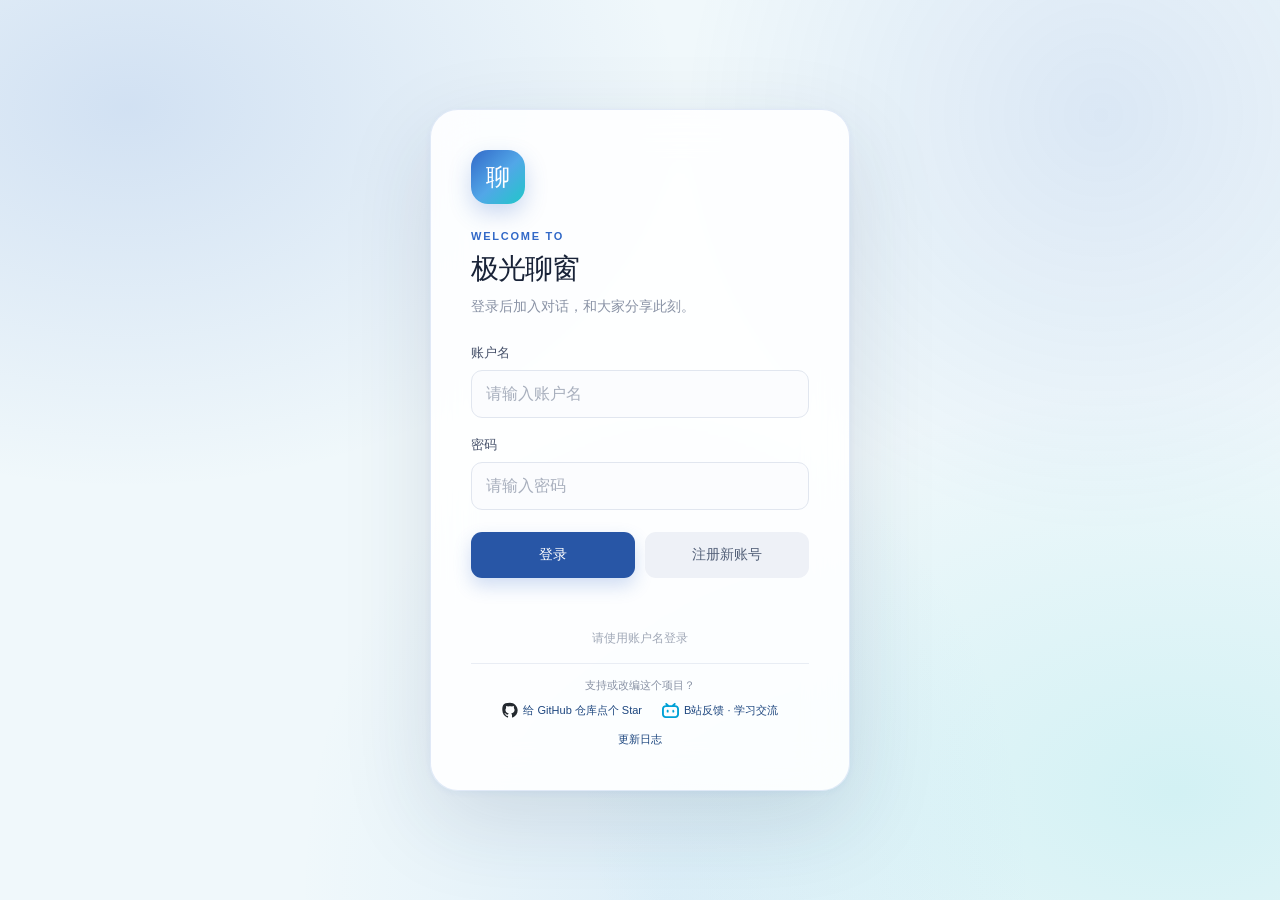
==== commit b165f983: "Add files via upload" ====
--- a/index.html
+++ b/index.html
@@ -90,12 +90,13 @@
           <button id="appearance-view-btn" class="sidebar-nav-item" type="button" data-workspace-view="appearance">
             <span class="sidebar-nav-icon" aria-hidden="true">◐</span><span>外观 · 设置</span>
           </button>
+          <button id="ai-view-btn" class="sidebar-nav-item" type="button" data-workspace-view="ai">
+            <span class="sidebar-nav-icon" aria-hidden="true">✦</span><span>讯飞 · 星火AI</span>
+          </button>
+          <button id="workers-ai-view-btn" class="sidebar-nav-item" type="button" data-workspace-view="workers-ai">
+            <span class="sidebar-nav-icon" aria-hidden="true">☁</span><span>Cloudflare · WorkersAI</span>
+          </button>
         </nav>
-        <section id="sidebar-ai-section" class="sidebar-ai" aria-label="AI助手">
-          <button id="ai-view-btn" class="sidebar-nav-item" type="button" data-workspace-view="ai">
-            <span class="sidebar-nav-icon" aria-hidden="true">✧</span><span>星火 · AI</span>
-          </button>
-        </section>
         <section id="sidebar-admin-section" class="sidebar-admin" aria-labelledby="sidebar-admin-title" hidden>
           <h2 id="sidebar-admin-title">管理员</h2>
           <button id="members-btn" class="sidebar-nav-item" type="button">
@@ -168,12 +169,12 @@
         <section id="ai-view" class="workspace-view ai-workspace-view" aria-labelledby="ai-view-title" hidden>
           <header class="ai-workspace-header">
             <div class="workspace-page-header">
-              <p class="workspace-eyebrow">SPARK AI</p>
-              <h1 id="ai-view-title">星火 · AI</h1>
+              <p class="workspace-eyebrow">IFLYTEK SPARK AI</p>
+              <h1 id="ai-view-title"><svg class="spark-ai-title-logo" viewBox="0 0 34 34" aria-hidden="true" focusable="false"><defs><linearGradient id="spark-title-gradient" x1="-20.2755" y1="3.05782" x2="-4.19025" y2="37.0118" gradientUnits="userSpaceOnUse"><stop stop-color="#3916F2"/><stop offset="1" stop-color="#9C8AFB"/></linearGradient><clipPath id="spark-title-clip"><rect width="34" height="34" rx="10"/></clipPath></defs><g clip-path="url(#spark-title-clip)"><path d="M-3 -3H37V37H-3V-3Z" fill="#605BEC"/><path d="M-3 -3H37V37H-3V-3Z" fill="url(#spark-title-gradient)"/><path d="M14.8769 7.2832C14.9362 7.4548 14.8517 7.61744 14.833 7.77344C14.6146 9.68909 15.1826 11.4024 16.1748 13.0029C16.8924 14.1635 17.7851 15.1834 18.8427 16.0352C20.15 17.0897 20.2935 18.8154 19.5322 20.001C18.6586 21.3613 16.793 21.7541 15.4638 20.8369C15.3952 20.7901 15.2951 20.7621 15.2763 20.6279C15.4573 20.6342 15.6319 20.687 15.8066 20.6465C16.2247 20.5466 16.5118 20.297 16.6211 19.8789C16.7301 19.4578 16.6023 19.0956 16.2685 18.8242C15.3045 18.038 14.4027 17.1865 13.6601 16.1787C13.3794 15.7981 13.1265 15.3959 12.8769 14.9561C12.5026 15.3772 12.2461 15.8391 12.0527 16.332C11.0826 18.8092 11.9005 21.433 14.1093 22.9805C14.2716 23.0928 14.4432 23.1959 14.5898 23.3301C14.6241 23.3644 14.6557 23.4045 14.6962 23.4326C15.9661 24.2844 17.3359 24.8937 18.8554 25.1309C19.1887 25.1829 19.5225 25.2174 19.8564 25.2412C19.5244 25.2174 19.1926 25.1826 18.8613 25.1309C17.3418 24.8937 15.972 24.2854 14.7021 23.4336C14.6615 23.4055 14.63 23.3644 14.5957 23.3301C14.7173 23.2895 14.8083 23.3714 14.9082 23.415C18.3214 24.9032 22.1778 22.6004 22.4931 18.8877C22.5774 17.9081 22.4152 16.978 22.0097 16.0889C21.9848 16.0327 21.9593 15.979 21.9375 15.9229C21.9316 15.9074 21.9413 15.8858 21.9414 15.8643C22.0287 15.7895 22.1161 15.8543 22.1972 15.873C23.2516 16.104 24.1998 16.5538 25.0078 17.2744C26.0998 18.251 26.5428 19.4743 26.2089 20.9033C25.9164 22.1755 25.3387 23.3296 24.4863 24.3301L24.3125 24.5283L24.1308 24.7686C23.6926 25.3146 23.158 25.7592 22.5927 26.166C20.6894 27.5389 18.5522 28.0982 16.2246 27.9141C12.44 27.6176 8.98659 24.7716 8.00679 21.0869C7.02394 17.3989 7.88191 14.1667 10.5839 11.4521C11.9162 10.1136 13.2732 8.80241 14.6211 7.47949C14.6896 7.41085 14.746 7.3206 14.8769 7.2832ZM20.4775 25.2725H20.4834C20.4521 25.2718 20.4209 25.2695 20.3896 25.2686C20.4189 25.2694 20.4482 25.2718 20.4775 25.2725ZM23.4287 24.9219C23.0751 25.0441 22.7103 25.1293 22.333 25.1807C22.7114 25.1302 23.0758 25.0442 23.4287 24.9219ZM21.2822 9.18066C22.1027 9.98562 22.9298 10.7904 23.7441 11.6016C25.2449 13.0961 26.1343 14.9029 26.4619 16.9902C26.4743 17.0713 26.4812 17.1494 26.4843 17.2305C26.4843 17.2552 26.4711 17.2799 26.4648 17.3047C26.3905 17.3107 26.375 17.2555 26.3564 17.2119C25.8385 16.1417 24.9802 15.4701 23.8789 15.0801C23.2987 14.8742 22.6932 14.7558 22.1005 14.5967C20.6154 14.2035 19.2764 13.5578 18.2998 12.3223C17.5073 11.3176 17.0826 10.1726 17.0888 8.88086C17.0951 7.73889 17.0896 6.59996 17.0927 5.45801C17.0896 5.36129 17.0428 5.24319 17.1582 5.13086C18.5465 6.49418 19.9157 7.83914 21.2822 9.18066Z" fill="white"/></g></svg><span>讯飞 · 星火AI</span></h1>
               <p>与讯飞星火模型对话。你发送的内容会传给讯飞星火处理。</p>
             </div>
             <div class="ai-workspace-actions">
-              <span class="ai-model-badge"><span aria-hidden="true">✦</span> 讯飞星火 · spark-x2.5-1.7b</span>
+              <span class="ai-model-badge"><span aria-hidden="true">✦</span> 讯飞星火 · Spark-x2.5-1.7b</span>
               <button id="ai-chat-clear-btn" class="secondary-btn" type="button">新建对话</button>
             </div>
           </header>
@@ -181,13 +182,73 @@
             <div id="ai-chat-messages" class="ai-chat-messages" aria-live="polite" aria-label="AI对话"></div>
             <p id="ai-chat-status" class="ai-chat-status" role="status" aria-live="polite"></p>
             <form id="ai-chat-form" class="ai-chat-form">
+              <div class="ai-chat-options" role="group" aria-label="讯飞星火 AI 选项">
+                <div class="ai-chat-option-block ai-thinking-setting">
+                  <div class="ai-chat-option-heading">
+                    <span>思考模式</span>
+                    <span class="ai-chat-help">
+                      <button class="ai-chat-help-button" type="button" aria-label="思考模式说明" aria-describedby="ai-thinking-tooltip">?</button>
+                      <span id="ai-thinking-tooltip" class="ai-chat-tooltip" role="tooltip">Disabled：关闭思考；Auto：由模型自动决定是否思考；Enabled：始终启用思考。若模型返回无效内容，请关闭思考模式以减少Token使用。</span>
+                    </span>
+                  </div>
+                  <div id="ai-thinking-mode" class="ai-thinking-segment" data-value="disabled" role="radiogroup" aria-label="思考模式">
+                    <button type="button" role="radio" aria-checked="true" tabindex="0" data-thinking-mode="disabled">Disabled</button>
+                    <button type="button" role="radio" aria-checked="false" tabindex="-1" data-thinking-mode="auto">Auto</button>
+                    <button type="button" role="radio" aria-checked="false" tabindex="-1" data-thinking-mode="enabled">Enabled</button>
+                  </div>
+                </div>
+                <div class="ai-chat-web-setting">
+                  <button id="ai-web-search-toggle" class="ai-chat-web-toggle" type="button" aria-pressed="false">联网模式</button>
+                  <span class="ai-chat-help">
+                    <button class="ai-chat-help-button" type="button" aria-label="联网模式说明" aria-describedby="ai-web-search-tooltip">?</button>
+                    <span id="ai-web-search-tooltip" class="ai-chat-tooltip" role="tooltip">开启后，星火会搜索互联网中的相关信息，并参考搜索结果回答；关闭后仅使用模型已有知识。</span>
+                  </span>
+                </div>
+              </div>
               <label class="sr-only" for="ai-chat-input">输入问题</label>
-              <textarea id="ai-chat-input" maxlength="4000" rows="3" placeholder="输入问题，Enter 发送，Shift + Enter 换行"></textarea>
+              <textarea id="ai-chat-input" rows="3" placeholder="输入问题，Enter 发送，Shift + Enter 换行"></textarea>
               <div class="ai-chat-form-footer">
                 <span>对话仅保存在当前页面；刷新或登出后会清空。</span>
                 <button id="ai-chat-submit-btn" class="primary-btn" type="submit">发送</button>
               </div>
             </form>
+          </div>
+        </section>
+
+        <section id="workers-ai-view" class="workspace-view workers-ai-workspace-view" aria-label="Cloudflare Workers AI" hidden>
+          <header class="workers-ai-topbar">
+            <h1 class="workers-ai-wordmark">Workers AI</h1>
+            <button id="workers-ai-chat-clear-btn" class="workers-ai-new-chat" type="button">
+              <svg viewBox="0 0 24 24" aria-hidden="true"><path d="M12 5v14M5 12h14"/></svg>
+              <span>新建对话</span>
+            </button>
+          </header>
+          <div class="workers-ai-main">
+            <section id="workers-ai-welcome" class="workers-ai-welcome" aria-labelledby="workers-ai-view-title">
+              <svg class="workers-ai-logo" viewBox="0 0 460 271.2" role="img" aria-label="Cloudflare">
+                <path fill="#FF9911" d="M328.6,125.6c-0.8,0-1.5,0.6-1.8,1.4l-4.8,16.7c-2.1,7.2-1.3,13.8,2.2,18.7c3.2,4.5,8.6,7.1,15.1,7.4l26.2,1.6c0.8,0,1.5,0.4,1.9,1c0.4,0.6,0.5,1.5,0.3,2.2c-0.4,1.2-1.6,2.1-2.9,2.2l-27.3,1.6c-14.8,0.7-30.7,12.6-36.3,27.2l-2,5.1c-0.4,1,0.3,2,1.4,2h93.8c1.1,0,2.1-0.7,2.4-1.8c1.6-5.8,2.5-11.9,2.5-18.2c0-37-30.2-67.2-67.3-67.2C330.9,125.5,329.7,125.5,328.6,125.6z"/>
+                <path fill="#FF5E1F" d="M292.8,204.4c2.1-7.2,1.3-13.8-2.2-18.7c-3.2-4.5-8.6-7.1-15.1-7.4l-123.1-1.6c-0.8,0-1.5-0.4-1.9-1s-0.5-1.4-0.3-2.2c0.4-1.2,1.6-2.1,2.9-2.2l124.2-1.6c14.7-0.7,30.7-12.6,36.3-27.2l7.1-18.5c0.3-0.8,0.4-1.6,0.2-2.4c-8-36.2-40.3-63.2-78.9-63.2c-35.6,0-65.8,23-76.6,54.9c-7-5.2-15.9-8-25.5-7.1c-17.1,1.7-30.8,15.4-32.5,32.5c-0.4,4.4-0.1,8.7,0.9,12.7c-27.9,0.8-50.2,23.6-50.2,51.7c0,2.5,0.2,5,0.5,7.5c0.2,1.2,1.2,2.1,2.4,2.1h227.2c1.3,0,2.5-0.9,2.9-2.2L292.8,204.4z"/>
+              </svg>
+              <p class="workers-ai-kicker">CLOUDFLARE WORKERS AI</p>
+              <h2 id="workers-ai-view-title">有什么可以帮你？</h2>
+              <p>问我任何问题，或告诉我你正在做什么。</p>
+            </section>
+            <div id="workers-ai-chat-messages" class="workers-ai-chat-messages" aria-live="polite" aria-label="AI对话"></div>
+            <p id="workers-ai-chat-status" class="workers-ai-chat-status" role="status" aria-live="polite"></p>
+            <form id="workers-ai-chat-form" class="workers-ai-composer">
+              <label class="sr-only" for="workers-ai-chat-input">输入问题</label>
+              <textarea id="workers-ai-chat-input" rows="2" placeholder="给 Workers AI 发送消息..." aria-label="输入问题"></textarea>
+              <div class="workers-ai-composer-footer">
+                <span>@cf/meta/llama-3.2-1b-instruct</span>
+                <div>
+                  <span class="workers-ai-shortcut">Enter 发送 · Shift + Enter 换行</span>
+                  <button id="workers-ai-chat-submit-btn" class="workers-ai-send" type="submit" aria-label="发送消息">
+                    <svg viewBox="0 0 24 24" aria-hidden="true"><path d="M12 19V5M5 12l7-7 7 7"/></svg>
+                  </button>
+                </div>
+              </div>
+            </form>
+            <p class="workers-ai-disclaimer">Workers AI 的回答可能不准确，请自行核实重要信息。</p>
           </div>
         </section>
 
@@ -407,44 +468,24 @@
       <div class="ai-service-source">
         <span>API服务来源：</span>
         <a href="https://apizero.cn" target="_blank" rel="noopener noreferrer" aria-label="极数本源 API 服务（在新窗口打开）">
-          <svg viewBox="0 0 708.23 230.85" xmlns="http://www.w3.org/2000/svg" role="img" aria-label="极数本源">
+          <svg class="jishu-source-logo" width="27" height="30" viewBox="0 0 210 230.85" xmlns="http://www.w3.org/2000/svg" role="img" aria-label="极数本源">
             <g>
               <path d="M206.63,103.08L188.14,123.74L171.7,142.11L165.33,149.24L160.11,155.07L139.35,178.27L133.19,185.15L113.89,185.15L108.02,178.11L98.39,166.56L88.79,155.07L83.93,149.24L83.28,148.46L88.98,142.11L120.27,142.11L114.53,148.53L113.89,149.24L115.12,149.24L119.99,155.07L128.63,155.07L133.85,149.24L140.23,142.11L156.67,123.74L105.41,123.74L123.89,103.08L206.63,103.08Z" fill="#499cd8"></path>
               <path d="M206.47,68.08L187.99,88.74L136.72,88.74L155.21,68.08L206.47,68.08Z" fill="#499cd8"></path>
               <path d="M165.52,34.88L147.03,55.55L135.82,68.08L117.33,88.74L104.49,103.08L90.06,119.21L86.01,123.74L73.92,137.25L58.73,119.05L39.89,96.46L18.31,70.6L49.51,70.6L56.03,78.42L74.88,101.01L102.09,70.6L104.34,68.08L115.56,55.55L76.49,55.55L94.99,34.88L165.52,34.88Z" fill="#499cd8"></path>
             </g>
-            <g transform="translate(0, -10.5)" fill="none" stroke="currentColor" stroke-width="13" stroke-linecap="round" stroke-linejoin="round" stroke-miterlimit="10">
-              <path d="M223.65,86.47L265.74,86.47"></path>
-              <path d="M251.69,68.08L251.69,173.15"></path>
-              <path d="M266.2,103.29h0c-20.13,0-36.46,16.32-36.46,36.46v33.58"></path>
-              <path d="M268.84,74.74h47.88l-12.43,32.54h19.49c0,23.04-11.4,44.58-30.46,57.53l-12.52,8.51"></path>
-              <path d="M516.5,67.18L516.5,173.96"></path>
-              <path d="M280.81,78.41v16.43c0,26.82-5.11,53.4-15.06,78.31h0"></path>
-              <path d="M280.81,116.83L327.01,172.68"></path>
-              <path d="M345.05,92.47L396.78,92.47"></path>
-              <path d="M408.3,68.08L408.3,88.74L449.5,88.74"></path>
-              <path d="M439.31,92.47v7.19c0,28.2-12.43,54.96-33.98,73.14h0"></path>
-              <path d="M370.91,67.83L370.91,117.57"></path>
-              <path d="M345.05,76.07L362.33,76.07"></path>
-              <path d="M345.05,108.86L362.33,108.86"></path>
-              <path d="M378.98,76.07L396.26,76.07"></path>
-              <path d="M378.98,108.86L396.26,108.86"></path>
-              <path d="M351.69,119.03v22.86c0,12.58,10.2,22.78,22.78,22.78h22.31"></path>
-              <path d="M341.5,128.63h36.79c4.88,0,8.83,3.95,8.83,8.83v36.95"></path>
-              <path d="M408.3,97.34h0c0,20.3,7.25,39.93,20.45,55.36l17.65,20.63"></path>
-              <path d="M466.45,88.2L566.56,88.2"></path>
-              <path d="M498.78,91.68v6.68c0,23.68-13.86,45.16-35.43,54.92h0"></path>
-              <path d="M534.18,92.48v7.68c0,23.68,13.86,45.16,35.43,54.92h0"></path>
-              <path d="M487.71,148.29L545.3,148.29"></path>
-              <path d="M577.2,76.07L606,76.07"></path>
-              <path d="M577.2,94.24h23.48v26.99c0,17.81-4.01,35.4-11.74,51.45h0"></path>
-              <path d="M685.43,74.74h-67.02v56c0,14.79-3.65,29.36-10.63,42.4h0"></path>
-              <path d="M633.91,91.74h41.2v22.55c0,6.18-5.02,11.19-11.19,11.19h-30.01v-33.74h0Z"></path>
-              <path d="M661.38,127.27v28.77c0,7.33-5.95,13.28-13.28,13.28h-.91c-7.33,0-13.28-5.95-13.28-13.28h0c0-7.33,5.95-13.28,13.28-13.28h0c10.3,0,19.97,4.96,25.98,13.32l8.71,12.12"></path>
-              <path d="M639.45,108.61L674.01,108.61"></path>
-              <path d="M654.51,78.41L648.53,88.74"></path>
+          </svg>
+          <span>极数本源</span>
+        </a>
+        <a href="https://uapis.cn/docs/api-reference/post-sensitive-word-quick-check" target="_blank" rel="noopener noreferrer" aria-label="UAPIS API 文档（在新窗口打开）">
+          <svg class="uapis-source-logo" xmlns="http://www.w3.org/2000/svg" width="27" height="27" viewBox="0 0 956 949" fill="none" role="img" aria-label="UAPIS">
+            <g transform="translate(0 949) scale(.1 -.1)" fill="currentColor">
+              <path d="M4626 9480 c-124 -14 -232 -39 -351 -79 -98 -34 -3842 -1736 -3988 -1814 -245 -129 -337 -429 -210 -681 29 -56 100 -136 158 -176 38 -26 3892 -1796 4006 -1840 155 -59 375 -100 544 -100 170 0 377 38 543 99 120 44 3972 1800 4018 1832 252 172 286 546 70 763 -33 34 -83 73 -111 88 -139 73 -3965 1812 -4043 1837 -191 63 -452 92 -636 71z m323 -1070 c66 -16 299 -121 1084 -487 696 -325 1009 -476 1033 -498 49 -47 74 -108 74 -186 0 -79 -34 -155 -86 -195 -41 -32 -1953 -922 -2044 -952 -142 -47 -281 -51 -429 -11 -80 21 -2023 925 -2077 965 -17 13 -44 48 -60 76 -54 99 -34 228 49 308 28 27 259 139 989 479 524 245 979 456 1012 469 135 55 308 67 455 32z"/>
+              <path d="M775 5426 c-281 -128 -532 -246 -557 -264 -92 -63 -164 -167 -193 -277 -50 -193 23 -414 174 -528 41 -31 589 -284 2031 -939 1087 -493 2018 -911 2069 -928 316 -106 654 -106 981 1 148 49 4014 1812 4078 1861 262 197 252 627 -20 811 -29 19 -283 140 -565 267 l-511 231 -1294 -592 c-711 -325 -1330 -606 -1375 -625 -116 -46 -268 -88 -419 -116 -114 -20 -160 -23 -394 -23 -212 1 -285 4 -365 19 -145 26 -312 71 -412 110 -49 18 -673 300 -1388 626 -715 326 -1307 594 -1315 596 -8 1 -245 -102 -525 -230z m-207 -513 c83 -39 131 -141 110 -237 -15 -69 -85 -139 -154 -154 -79 -17 -137 0 -194 58 -88 87 -88 203 0 291 68 68 149 82 238 42z"/>
+              <path d="M795 3032 c-276 -125 -521 -240 -547 -254 -57 -34 -141 -126 -174 -189 -72 -144 -72 -325 2 -470 29 -59 101 -139 159 -179 51 -35 3944 -1818 4045 -1853 343 -117 700 -114 1042 10 60 21 3767 1704 3948 1791 74 36 180 138 218 209 126 239 50 539 -169 670 -30 17 -280 134 -556 258 l-501 227 -1329 -602 c-750 -340 -1378 -619 -1443 -641 -242 -80 -492 -115 -779 -106 -255 8 -452 43 -668 118 -48 17 -683 303 -1410 635 -728 332 -1326 604 -1330 603 -5 0 -233 -102 -508 -227z m-227 -549 c83 -39 131 -141 110 -237 -15 -69 -85 -139 -154 -154 -79 -17 -137 0 -194 58 -88 87 -88 203 0 291 68 68 149 82 238 42z"/>
             </g>
           </svg>
+          <span>UAPIS</span>
         </a>
       </div>
       <div class="ai-review-options" role="radiogroup" aria-label="选择AI审核接口">
@@ -456,6 +497,10 @@
           <input type="radio" name="ai-review-provider" value="text-censor">
           <span><strong>AI审核</strong><small>接口2</small></span>
         </label>
+        <label class="ai-review-option">
+          <input type="radio" name="ai-review-provider" value="uapis-profanity">
+          <span><strong>AI审核</strong><small>接口3</small></span>
+        </label>
       </div>
       <p id="ai-review-status" class="report-status" role="status" aria-live="polite"></p>
       <div class="report-dialog-actions">
--- a/style.css
+++ b/style.css
@@ -1667,11 +1667,12 @@
 }
 
 .ai-service-source {
-  min-height: 54px;
+  min-height: 58px;
   padding: 9px 20px;
   display: flex;
+  flex-wrap: wrap;
   align-items: center;
-  gap: 10px;
+  gap: 8px 14px;
   border-bottom: 1px solid #edf0f5;
   color: #8791a5;
   font-size: 12px;
@@ -1680,7 +1681,14 @@
 .ai-service-source a {
   display: inline-flex;
   align-items: center;
+  gap: 5px;
   border-radius: 4px;
+  color: #52617b;
+  text-decoration: none;
+}
+
+.ai-service-source a:hover {
+  color: var(--blue);
 }
 
 .ai-service-source a:focus-visible {
@@ -1690,9 +1698,17 @@
 
 .ai-service-source svg {
   display: block;
-  width: 108px;
-  height: auto;
   color: #34425e;
+}
+
+.ai-service-source .jishu-source-logo {
+  width: 27px;
+  height: 30px;
+}
+
+.ai-service-source .uapis-source-logo {
+  width: 27px;
+  height: 27px;
 }
 
 .report-choice {
@@ -1954,7 +1970,7 @@
 }
 
 #send-btn:hover:not(:disabled) {
-  background: var(--blue-dark);
+  background: var(--accent-ink);
 }
 
 #send-btn:disabled {
@@ -2476,6 +2492,10 @@
   color: #d7deea;
 }
 
+html[data-theme="night"] .ai-service-source a {
+  color: #c5cede;
+}
+
 html[data-theme="night"] .report-choice:hover,
 html[data-theme="night"] .report-choice:focus-visible,
 html[data-theme="night"] .reviewer-option:hover,
@@ -3234,23 +3254,23 @@
   .sidebar-navigation {
     grid-column: 1 / -1;
     grid-row: 2;
-    grid-template-columns: repeat(3, minmax(0, 1fr));
+    grid-template-columns: repeat(4, minmax(0, 1fr));
     gap: 5px;
   }
 
   .sidebar-nav-item {
     min-height: 38px;
-    padding: 0 7px;
+    padding: 0 3px;
     justify-content: center;
-    gap: 5px;
-    font-size: 10px;
+    gap: 3px;
+    font-size: 9px;
     white-space: nowrap;
   }
 
   .sidebar-nav-icon {
     width: auto;
     flex-basis: auto;
-    font-size: 14px;
+    font-size: 13px;
   }
 
   .sidebar-nav-item.active::before {
@@ -3314,17 +3334,17 @@
 }
 
 :root {
-  --accent: #20c7c9;
+  --accent: #3269c8;
   --accent-transition: #52a7e8;
-  --accent-secondary: #3269c8;
-  --accent-strong: #168baf;
-  --accent-rgb: 32, 199, 201;
-  --accent-ink: #176275;
-  --accent-soft: #eaf8fb;
-  --accent-soft-rgb: 234, 248, 251;
+  --accent-secondary: #20c7c9;
+  --accent-strong: #2856a6;
+  --accent-rgb: 50, 105, 200;
+  --accent-ink: #1d467f;
+  --accent-soft: #edf3fc;
+  --accent-soft-rgb: 237, 243, 252;
   --scene-base: #f0f8fb;
   --scene-transition-rgb: 82, 167, 232;
-  --scene-secondary-rgb: 50, 105, 200;
+  --scene-secondary-rgb: 32, 199, 201;
   --surface-main: #fff;
   --surface-sidebar-start: #fff;
   --surface-sidebar-end: #f6fbfd;
@@ -3333,17 +3353,17 @@
 }
 
 html[data-accent="deepsea"] {
-  --accent: #244c9a;
+  --accent: #8a68db;
   --accent-transition: #564fae;
-  --accent-secondary: #8a68db;
-  --accent-strong: #463f9e;
-  --accent-rgb: 36, 76, 154;
+  --accent-secondary: #244c9a;
+  --accent-strong: #6d50bb;
+  --accent-rgb: 138, 104, 219;
   --accent-ink: #514398;
   --accent-soft: #f1efff;
   --accent-soft-rgb: 241, 239, 255;
   --scene-base: #f4f3fc;
   --scene-transition-rgb: 86, 79, 174;
-  --scene-secondary-rgb: 138, 104, 219;
+  --scene-secondary-rgb: 36, 76, 154;
   --surface-sidebar-end: #f8f7ff;
   --surface-profile: #f8f6ff;
 }
@@ -3482,14 +3502,14 @@
 
 .primary-btn,
 #send-btn {
-  background: linear-gradient(120deg, var(--accent), var(--accent-transition) 52%, var(--accent-secondary));
+  background: var(--accent-strong);
   box-shadow: 0 8px 18px rgba(var(--accent-rgb), .22);
   transition: transform .2s cubic-bezier(.2, .75, .25, 1), box-shadow .2s, filter .2s;
 }
 
 .primary-btn:hover,
 #send-btn:hover {
-  background: linear-gradient(120deg, var(--accent), var(--accent-transition) 52%, var(--accent-secondary));
+  background: var(--accent-ink);
   box-shadow: 0 11px 24px rgba(var(--accent-rgb), .3);
   filter: saturate(1.08);
   transform: translateY(-2px);
@@ -3738,14 +3758,35 @@
 }
 
 .accent-choice-swatch {
+  position: relative;
   width: 42px;
   height: 18px;
   flex: 0 0 42px;
+  overflow: hidden;
   border: 2px solid rgba(255, 255, 255, .85);
   border-radius: 999px;
-  background: linear-gradient(105deg, var(--accent), var(--accent-transition) 50%, var(--accent-secondary));
+  background: var(--swatch-primary);
   box-shadow: 0 0 0 1px rgba(37, 35, 67, .12), 0 3px 8px rgba(37, 35, 67, .12);
   transition: transform .2s, box-shadow .2s;
+}
+
+.accent-choice-swatch::before,
+.accent-choice-swatch::after {
+  position: absolute;
+  top: 0;
+  bottom: 0;
+  width: 33.333%;
+  content: "";
+}
+
+.accent-choice-swatch::before {
+  left: 33.333%;
+  background: var(--swatch-transition);
+}
+
+.accent-choice-swatch::after {
+  right: 0;
+  background: var(--swatch-secondary);
 }
 
 .accent-choice[aria-pressed="true"] .accent-choice-swatch {
@@ -3760,15 +3801,15 @@
 }
 
 .accent-choice[data-accent-choice="aurora"] .accent-choice-swatch {
-  --swatch-primary: #20c7c9;
+  --swatch-primary: #3269c8;
   --swatch-transition: #52a7e8;
-  --swatch-secondary: #3269c8;
+  --swatch-secondary: #20c7c9;
 }
 
 .accent-choice[data-accent-choice="deepsea"] .accent-choice-swatch {
-  --swatch-primary: #244c9a;
+  --swatch-primary: #8a68db;
   --swatch-transition: #564fae;
-  --swatch-secondary: #8a68db;
+  --swatch-secondary: #244c9a;
 }
 
 .accent-choice[data-accent-choice="sunset"] .accent-choice-swatch {
@@ -3877,10 +3918,6 @@
   .appearance-settings {
     padding: 0 18px;
   }
-}
-
-.sidebar-ai {
-  margin-top: 20px;
 }
 
 .ai-workspace-view {
@@ -3938,8 +3975,19 @@
 }
 
 .ai-workspace-header .workspace-page-header h1 {
+  display: flex;
+  align-items: center;
+  gap: 12px;
   font-size: clamp(30px, 4vw, 42px);
   letter-spacing: -.055em;
+}
+
+.spark-ai-title-logo {
+  width: 34px;
+  height: 34px;
+  flex: 0 0 auto;
+  display: block;
+  border-radius: 10px;
 }
 
 .ai-workspace-header .workspace-page-header > p:last-child {
@@ -3975,6 +4023,12 @@
   font-size: 13px;
 }
 
+.workers-ai-model-badge {
+  min-width: 0;
+  white-space: normal;
+  overflow-wrap: anywhere;
+}
+
 .ai-workspace-actions > button {
   min-height: 36px;
   flex: 0 0 auto;
@@ -4004,9 +4058,7 @@
   overflow: hidden;
   border: 1px solid rgba(var(--accent-rgb), .13);
   border-radius: 22px;
-  background:
-    linear-gradient(145deg, rgba(var(--accent-rgb), .025), transparent 44%),
-    var(--surface-card);
+  background: var(--surface-card);
   box-shadow: 0 22px 56px rgba(47, 43, 91, .075), 0 3px 12px rgba(var(--accent-rgb), .045);
 }
 
@@ -4031,7 +4083,7 @@
   border: 1px solid rgba(var(--accent-rgb), .11);
   border-radius: 20px;
   color: var(--text-muted, #777591);
-  background: linear-gradient(145deg, rgba(var(--accent-rgb), .075), rgba(var(--accent-rgb), .02));
+  background: var(--accent-soft);
   text-align: center;
   animation: ai-welcome-arrive .55s cubic-bezier(.2, .75, .25, 1) both;
 }
@@ -4094,8 +4146,52 @@
   border-color: transparent;
   color: #fff;
   border-radius: 17px 5px 17px 17px;
-  background: linear-gradient(120deg, var(--accent), var(--accent-transition) 52%, var(--accent-secondary));
+  background: var(--accent-strong);
   box-shadow: 0 8px 18px rgba(var(--accent-rgb), .2);
+}
+
+.ai-workspace-view .ai-chat-message[data-role="assistant"] .ai-chat-message-content {
+  padding: 0;
+  border: 0;
+  border-radius: 0;
+  color: #393650;
+  background: transparent;
+  box-shadow: none;
+}
+
+.ai-chat-reasoning {
+  display: grid;
+  gap: 5px;
+}
+
+.ai-chat-reasoning-summary {
+  width: fit-content;
+  display: flex;
+  align-items: center;
+  gap: 5px;
+  color: var(--accent-ink);
+  cursor: pointer;
+  list-style: none;
+}
+
+.ai-chat-reasoning-summary::-webkit-details-marker {
+  display: none;
+}
+
+.ai-chat-reasoning-summary::before {
+  content: "›";
+  font-size: 15px;
+  line-height: 1;
+  transition: transform .16s;
+}
+
+.ai-chat-reasoning[open] .ai-chat-reasoning-summary::before {
+  transform: rotate(90deg);
+}
+
+.ai-workspace-view .ai-chat-message[data-kind="reasoning"] .ai-chat-message-content {
+  padding-left: 14px;
+  color: #777f91;
 }
 
 .ai-chat-status {
@@ -4111,7 +4207,164 @@
   display: grid;
   gap: 11px;
   border-top: 1px solid rgba(var(--accent-rgb), .11);
-  background: linear-gradient(180deg, rgba(var(--accent-rgb), .025), rgba(var(--accent-rgb), .045));
+  background: var(--surface-card);
+}
+
+.ai-chat-options {
+  display: flex;
+  flex-wrap: wrap;
+  align-items: flex-end;
+  gap: 12px 20px;
+}
+
+.ai-chat-option-block {
+  display: grid;
+  gap: 7px;
+}
+
+.ai-chat-option-heading {
+  display: flex;
+  align-items: center;
+  gap: 6px;
+  color: var(--text-muted, #777591);
+  font-size: 11px;
+  font-weight: 650;
+}
+
+.ai-thinking-segment {
+  padding: 3px;
+  display: inline-flex;
+  border: 1px solid rgba(var(--accent-rgb), .18);
+  border-radius: 9px;
+  background: var(--surface-card);
+}
+
+.ai-thinking-segment button {
+  min-width: 60px;
+  min-height: 27px;
+  padding: 0 9px;
+  border: 0;
+  border-radius: 6px;
+  color: var(--text-muted, #777591);
+  background: transparent;
+  font-size: 10px;
+  font-weight: 700;
+  transition: color .18s, background .18s, box-shadow .18s;
+}
+
+.ai-thinking-segment button[aria-checked="true"] {
+  color: #fff;
+  background: var(--accent-strong);
+}
+
+.ai-thinking-segment button:not([aria-checked="true"]):hover {
+  color: var(--accent-ink);
+  background: var(--accent-soft);
+}
+
+.ai-thinking-segment button:focus-visible {
+  position: relative;
+  z-index: 1;
+  outline: 2px solid rgba(var(--accent-rgb), .58);
+  outline-offset: 1px;
+}
+
+.ai-chat-web-setting {
+  min-height: 34px;
+  display: inline-flex;
+  align-items: center;
+  gap: 7px;
+}
+
+.ai-chat-web-toggle {
+  min-height: 34px;
+  padding: 0 12px;
+  display: inline-flex;
+  align-items: center;
+  justify-content: center;
+  border: 1px solid rgba(var(--accent-rgb), .2);
+  border-radius: 9px;
+  color: var(--text-muted, #777591);
+  background: var(--surface-card);
+  font-size: 11px;
+  font-weight: 650;
+  transition: color .18s, border-color .18s, background .18s, box-shadow .18s;
+}
+
+.ai-chat-web-toggle:hover {
+  border-color: rgba(var(--accent-rgb), .4);
+  background: var(--accent-soft);
+}
+
+.ai-chat-web-toggle[aria-pressed="true"] {
+  border-color: transparent;
+  color: #fff;
+  background: var(--accent-strong);
+}
+
+.ai-chat-web-toggle:focus-visible {
+  outline: 2px solid rgba(var(--accent-rgb), .58);
+  outline-offset: 2px;
+}
+
+.ai-chat-help {
+  position: relative;
+  display: inline-flex;
+  flex: 0 0 auto;
+}
+
+.ai-chat-help-button {
+  width: 17px;
+  height: 17px;
+  padding: 0;
+  display: grid;
+  place-items: center;
+  border: 1px solid currentColor;
+  border-radius: 50%;
+  color: var(--accent-ink);
+  background: transparent;
+  font-size: 10px;
+  font-weight: 700;
+  line-height: 1;
+}
+
+.ai-chat-help-button:focus-visible {
+  outline: 2px solid rgba(var(--accent-rgb), .55);
+  outline-offset: 2px;
+}
+
+.ai-chat-tooltip {
+  position: absolute;
+  z-index: 30;
+  bottom: calc(100% + 9px);
+  left: 0;
+  width: min(290px, calc(100vw - 48px));
+  padding: 10px 12px;
+  border: 1px solid rgba(var(--accent-rgb), .16);
+  border-radius: 10px;
+  color: #393650;
+  background: var(--surface-card);
+  box-shadow: 0 10px 28px rgba(32, 45, 76, .18);
+  font-size: 11px;
+  font-weight: 500;
+  line-height: 1.6;
+  opacity: 0;
+  pointer-events: none;
+  transform: translateY(4px);
+  transition: opacity .16s, transform .16s, visibility .16s;
+  visibility: hidden;
+}
+
+.ai-chat-web-setting .ai-chat-tooltip {
+  right: 0;
+  left: auto;
+}
+
+.ai-chat-help:hover .ai-chat-tooltip,
+.ai-chat-help:focus-within .ai-chat-tooltip {
+  opacity: 1;
+  transform: translateY(0);
+  visibility: visible;
 }
 
 .ai-chat-form textarea {
@@ -4193,9 +4446,7 @@
 
 html[data-theme="night"] .ai-chat-card {
   border-color: rgba(var(--accent-rgb), .18);
-  background:
-    linear-gradient(145deg, rgba(var(--accent-rgb), .055), transparent 44%),
-    var(--surface-card);
+  background: var(--surface-card);
   box-shadow: 0 22px 56px rgba(0, 0, 0, .2), 0 3px 12px rgba(var(--accent-rgb), .055);
 }
 
@@ -4217,7 +4468,7 @@
 html[data-theme="night"] .ai-chat-welcome {
   border-color: rgba(var(--accent-rgb), .2);
   color: #aab5c8;
-  background: linear-gradient(145deg, rgba(var(--accent-rgb), .12), rgba(var(--accent-rgb), .035));
+  background: var(--surface-profile);
 }
 
 html[data-theme="night"] .ai-chat-welcome strong,
@@ -4234,8 +4485,20 @@
 html[data-theme="night"] .ai-chat-message[data-role="user"] .ai-chat-message-content {
   border-color: transparent;
   color: #fff;
-  background: linear-gradient(120deg, var(--accent-strong), var(--accent) 56%, var(--accent-secondary));
+  background: var(--accent-strong);
   box-shadow: 0 8px 20px rgba(var(--accent-rgb), .17);
+}
+
+html[data-theme="night"] .ai-workspace-view .ai-chat-message[data-role="assistant"] .ai-chat-message-content {
+  color: #e0e6f0;
+}
+
+html[data-theme="night"] .ai-workspace-view .ai-chat-message[data-kind="reasoning"] .ai-chat-message-content {
+  color: #aab4c4;
+}
+
+html[data-theme="night"] .ai-chat-reasoning-summary {
+  color: #c9c4ff;
 }
 
 html[data-theme="night"] .ai-chat-message-label,
@@ -4246,7 +4509,27 @@
 
 html[data-theme="night"] .ai-chat-form {
   border-color: rgba(var(--accent-rgb), .14);
-  background: linear-gradient(180deg, rgba(var(--accent-rgb), .045), rgba(var(--accent-rgb), .075));
+  background: var(--surface-card);
+}
+
+html[data-theme="night"] .ai-thinking-segment {
+  border-color: rgba(var(--accent-rgb), .22);
+  background: var(--surface-main);
+}
+
+html[data-theme="night"] .ai-thinking-segment button {
+  color: #aab5c8;
+}
+
+html[data-theme="night"] .ai-thinking-segment button[aria-checked="true"],
+html[data-theme="night"] .ai-chat-web-toggle[aria-pressed="true"] {
+  color: #fff;
+  background: var(--accent-strong);
+}
+
+html[data-theme="night"] .ai-chat-tooltip {
+  color: #e0e6f0;
+  background: var(--surface-profile);
 }
 
 html[data-theme="night"] .ai-chat-form textarea {
@@ -4256,19 +4539,6 @@
 }
 
 @media (max-width: 760px) {
-  .sidebar-ai {
-    grid-column: 1 / -1;
-    margin-top: -5px;
-  }
-
-  .sidebar-ai .sidebar-nav-item {
-    width: 100%;
-    min-height: 34px;
-    padding: 0 12px;
-    justify-content: flex-start;
-    gap: 9px;
-  }
-
   .ai-workspace-view {
     padding: 20px 14px 14px;
     gap: 16px;
@@ -4281,6 +4551,7 @@
   }
 
   .ai-workspace-header .workspace-page-header h1 {
+    gap: 9px;
     font-size: 28px;
   }
 
@@ -4340,3 +4611,427 @@
     scroll-behavior: auto;
   }
 }
+
+.workers-ai-workspace-view {
+  width: 100%;
+  height: 100%;
+  min-width: 0;
+  min-height: 0;
+  margin: 0;
+  padding: 0 clamp(20px, 4vw, 56px);
+  display: flex;
+  flex-direction: column;
+  gap: 0;
+  overflow: hidden;
+  color: #292824;
+  background: #fbfaf8;
+}
+
+.workers-ai-topbar {
+  width: min(100%, 1120px);
+  min-height: 68px;
+  margin: 0 auto;
+  display: flex;
+  align-items: center;
+  justify-content: space-between;
+  gap: 18px;
+  flex: 0 0 auto;
+  border-bottom: 1px solid #eeece8;
+}
+
+.workers-ai-wordmark {
+  margin: 0;
+  color: #35332f;
+  font-size: 15px;
+  font-weight: 650;
+  letter-spacing: -.025em;
+}
+
+.workers-ai-new-chat {
+  min-height: 36px;
+  padding: 0 12px;
+  display: inline-flex;
+  align-items: center;
+  justify-content: center;
+  gap: 7px;
+  border: 1px solid #e8e5df;
+  border-radius: 10px;
+  color: #514e48;
+  background: #fff;
+  cursor: pointer;
+  font: inherit;
+  font-size: 12px;
+  font-weight: 550;
+  transition: background .18s, border-color .18s, transform .18s;
+}
+
+.workers-ai-new-chat:hover {
+  border-color: #d7d2ca;
+  background: #f5f3ef;
+  transform: translateY(-1px);
+}
+
+.workers-ai-new-chat svg {
+  width: 15px;
+  height: 15px;
+  fill: none;
+  stroke: currentColor;
+  stroke-linecap: round;
+  stroke-width: 1.7;
+}
+
+.workers-ai-main {
+  position: relative;
+  width: min(100%, 820px);
+  min-height: 0;
+  margin: 0 auto;
+  padding: 24px 0 12px;
+  display: flex;
+  flex: 1;
+  flex-direction: column;
+  overflow: hidden;
+}
+
+.workers-ai-welcome {
+  position: absolute;
+  z-index: 1;
+  top: 41%;
+  left: 0;
+  width: 100%;
+  margin: 0;
+  padding: 22px 18px 34px;
+  transform: translateY(-50%);
+  color: #78756f;
+  text-align: center;
+  animation: workers-ai-welcome-in .45s ease-out both;
+}
+
+.workers-ai-welcome[hidden] {
+  display: none;
+}
+
+.workers-ai-logo {
+  width: 58px;
+  height: 35px;
+  margin: 0 auto 24px;
+  display: block;
+}
+
+.workers-ai-kicker {
+  margin: 0 0 12px;
+  color: #99958e;
+  font-size: 10px;
+  font-weight: 700;
+  letter-spacing: .14em;
+}
+
+.workers-ai-welcome h2 {
+  margin: 0;
+  color: #302e2a;
+  font-size: clamp(26px, 3.5vw, 34px);
+  font-weight: 560;
+  letter-spacing: -.055em;
+}
+
+.workers-ai-welcome > p:last-child {
+  margin: 12px 0 0;
+  color: #858078;
+  font-size: 13px;
+  line-height: 1.7;
+}
+
+@keyframes workers-ai-welcome-in {
+  from { opacity: 0; }
+  to { opacity: 1; }
+}
+
+.workers-ai-chat-messages {
+  width: 100%;
+  min-height: 0;
+  padding: 24px 8px 18px;
+  display: flex;
+  flex: 1;
+  flex-direction: column;
+  align-items: stretch;
+  gap: 26px;
+  overflow: auto;
+  overscroll-behavior: contain;
+  scroll-behavior: smooth;
+  scrollbar-color: #d8d4cd transparent;
+  scrollbar-width: thin;
+}
+
+.workers-ai-chat-messages .ai-chat-message {
+  width: min(100%, 740px);
+  max-width: 100%;
+  margin: 0 auto;
+  gap: 8px;
+}
+
+.workers-ai-chat-messages .ai-chat-message-label {
+  color: #89857d;
+  font-size: 11px;
+  font-weight: 600;
+  letter-spacing: 0;
+}
+
+.workers-ai-chat-messages .ai-chat-message-content {
+  padding: 0;
+  border: 0;
+  border-radius: 0;
+  color: #383631;
+  background: transparent;
+  box-shadow: none;
+  font-size: 14px;
+  line-height: 1.85;
+}
+
+.workers-ai-chat-messages .ai-chat-message[data-role="user"] {
+  align-self: flex-end;
+  justify-items: end;
+}
+
+.workers-ai-chat-messages .ai-chat-message[data-role="user"] .ai-chat-message-content {
+  max-width: min(100%, 620px);
+  padding: 11px 16px;
+  border: 1px solid #eeece7;
+  border-radius: 18px 18px 5px 18px;
+  color: #393731;
+  background: #f1efeb;
+  box-shadow: none;
+}
+
+.workers-ai-chat-status {
+  min-height: 0;
+  margin: 0;
+  padding: 0 4px 8px;
+  color: #9c4c36;
+  font-size: 12px;
+}
+
+.workers-ai-composer {
+  padding: 14px 15px 11px;
+  border: 1px solid #e6e2db;
+  border-radius: 20px;
+  background: #fff;
+  box-shadow: 0 8px 28px rgba(48, 42, 30, .055), 0 1px 3px rgba(48, 42, 30, .04);
+  transition: border-color .2s, box-shadow .2s;
+}
+
+.workers-ai-composer:focus-within {
+  border-color: #d4cfc5;
+  box-shadow: 0 10px 32px rgba(48, 42, 30, .08), 0 0 0 3px rgba(243, 128, 32, .08);
+}
+
+.workers-ai-composer textarea {
+  width: 100%;
+  min-height: 62px;
+  max-height: 180px;
+  padding: 4px 3px 12px;
+  display: block;
+  resize: none;
+  border: 0;
+  outline: 0;
+  color: #34322d;
+  background: transparent;
+  box-shadow: none;
+  font: inherit;
+  font-size: 14px;
+  line-height: 1.65;
+}
+
+.workers-ai-composer textarea::placeholder {
+  color: #a29e96;
+}
+
+.workers-ai-composer textarea:focus-visible {
+  border: 0;
+  outline: 0;
+  box-shadow: none;
+}
+
+.workers-ai-composer-footer,
+.workers-ai-composer-footer > div {
+  display: flex;
+  align-items: center;
+  justify-content: space-between;
+  gap: 12px;
+}
+
+.workers-ai-composer-footer > span,
+.workers-ai-shortcut {
+  color: #99958d;
+  font-size: 10px;
+  line-height: 1.4;
+}
+
+.workers-ai-send {
+  width: 34px;
+  height: 34px;
+  padding: 0;
+  display: inline-grid;
+  flex: 0 0 auto;
+  place-items: center;
+  border: 0;
+  border-radius: 11px;
+  color: #fff;
+  background: #f38020;
+  cursor: pointer;
+  transition: background .18s, transform .18s, opacity .18s;
+}
+
+.workers-ai-send:hover {
+  background: #df6e12;
+  transform: translateY(-1px);
+}
+
+.workers-ai-send:focus-visible,
+.workers-ai-new-chat:focus-visible {
+  outline: 3px solid rgba(243, 128, 32, .25);
+  outline-offset: 2px;
+}
+
+.workers-ai-send:disabled,
+.workers-ai-new-chat:disabled {
+  cursor: wait;
+  opacity: .55;
+}
+
+.workers-ai-send svg {
+  width: 17px;
+  height: 17px;
+  fill: none;
+  stroke: currentColor;
+  stroke-linecap: round;
+  stroke-linejoin: round;
+  stroke-width: 1.8;
+}
+
+.workers-ai-disclaimer {
+  margin: 10px 0 0;
+  color: #a09c94;
+  font-size: 10px;
+  line-height: 1.5;
+  text-align: center;
+}
+
+html[data-theme="night"] .workers-ai-workspace-view {
+  color: #e9e6df;
+  background: #22211f;
+}
+
+html[data-theme="night"] .workers-ai-topbar {
+  border-color: #3a3834;
+}
+
+html[data-theme="night"] .workers-ai-wordmark,
+html[data-theme="night"] .workers-ai-welcome h2 {
+  color: #f0ede7;
+}
+
+html[data-theme="night"] .workers-ai-new-chat {
+  border-color: #44413b;
+  color: #d4d0c8;
+  background: #2b2a27;
+}
+
+html[data-theme="night"] .workers-ai-new-chat:hover {
+  border-color: #5a554c;
+  background: #34322e;
+}
+
+html[data-theme="night"] .workers-ai-welcome,
+html[data-theme="night"] .workers-ai-welcome > p:last-child,
+html[data-theme="night"] .workers-ai-chat-messages .ai-chat-message-label {
+  color: #aaa59c;
+}
+
+html[data-theme="night"] .workers-ai-kicker,
+html[data-theme="night"] .workers-ai-composer-footer > span,
+html[data-theme="night"] .workers-ai-shortcut,
+html[data-theme="night"] .workers-ai-disclaimer {
+  color: #8d887f;
+}
+
+html[data-theme="night"] .workers-ai-chat-messages .ai-chat-message-content {
+  color: #e5e1d9;
+}
+
+html[data-theme="night"] .workers-ai-chat-messages .ai-chat-message[data-role="user"] .ai-chat-message-content {
+  border-color: #403d37;
+  color: #e6e2da;
+  background: #302e2a;
+}
+
+html[data-theme="night"] .workers-ai-composer {
+  border-color: #45413a;
+  background: #2b2a27;
+  box-shadow: 0 8px 28px rgba(0, 0, 0, .16);
+}
+
+html[data-theme="night"] .workers-ai-composer:focus-within {
+  border-color: #665748;
+  box-shadow: 0 10px 32px rgba(0, 0, 0, .2), 0 0 0 3px rgba(243, 128, 32, .1);
+}
+
+html[data-theme="night"] .workers-ai-composer textarea {
+  color: #ede9e2;
+}
+
+html[data-theme="night"] .workers-ai-composer textarea::placeholder {
+  color: #817c73;
+}
+
+@media (max-width: 760px) {
+  .workers-ai-workspace-view {
+    padding: 0 14px;
+  }
+
+  .workers-ai-topbar {
+    min-height: 60px;
+  }
+
+  .workers-ai-main {
+    padding-top: 12px;
+    padding-bottom: 10px;
+  }
+
+  .workers-ai-welcome {
+    top: 39%;
+    padding: 12px 12px 24px;
+  }
+
+  .workers-ai-logo {
+    width: 50px;
+    height: 30px;
+    margin-bottom: 19px;
+  }
+
+  .workers-ai-welcome h2 {
+    font-size: 27px;
+  }
+
+  .workers-ai-chat-messages {
+    padding: 18px 2px;
+    gap: 22px;
+  }
+
+  .workers-ai-composer {
+    padding: 12px 12px 9px;
+    border-radius: 17px;
+  }
+
+  .workers-ai-composer textarea {
+    min-height: 58px;
+  }
+
+  .workers-ai-shortcut {
+    display: none;
+  }
+}
+
+@media (prefers-reduced-motion: reduce) {
+  .workers-ai-welcome {
+    animation: none;
+  }
+}
